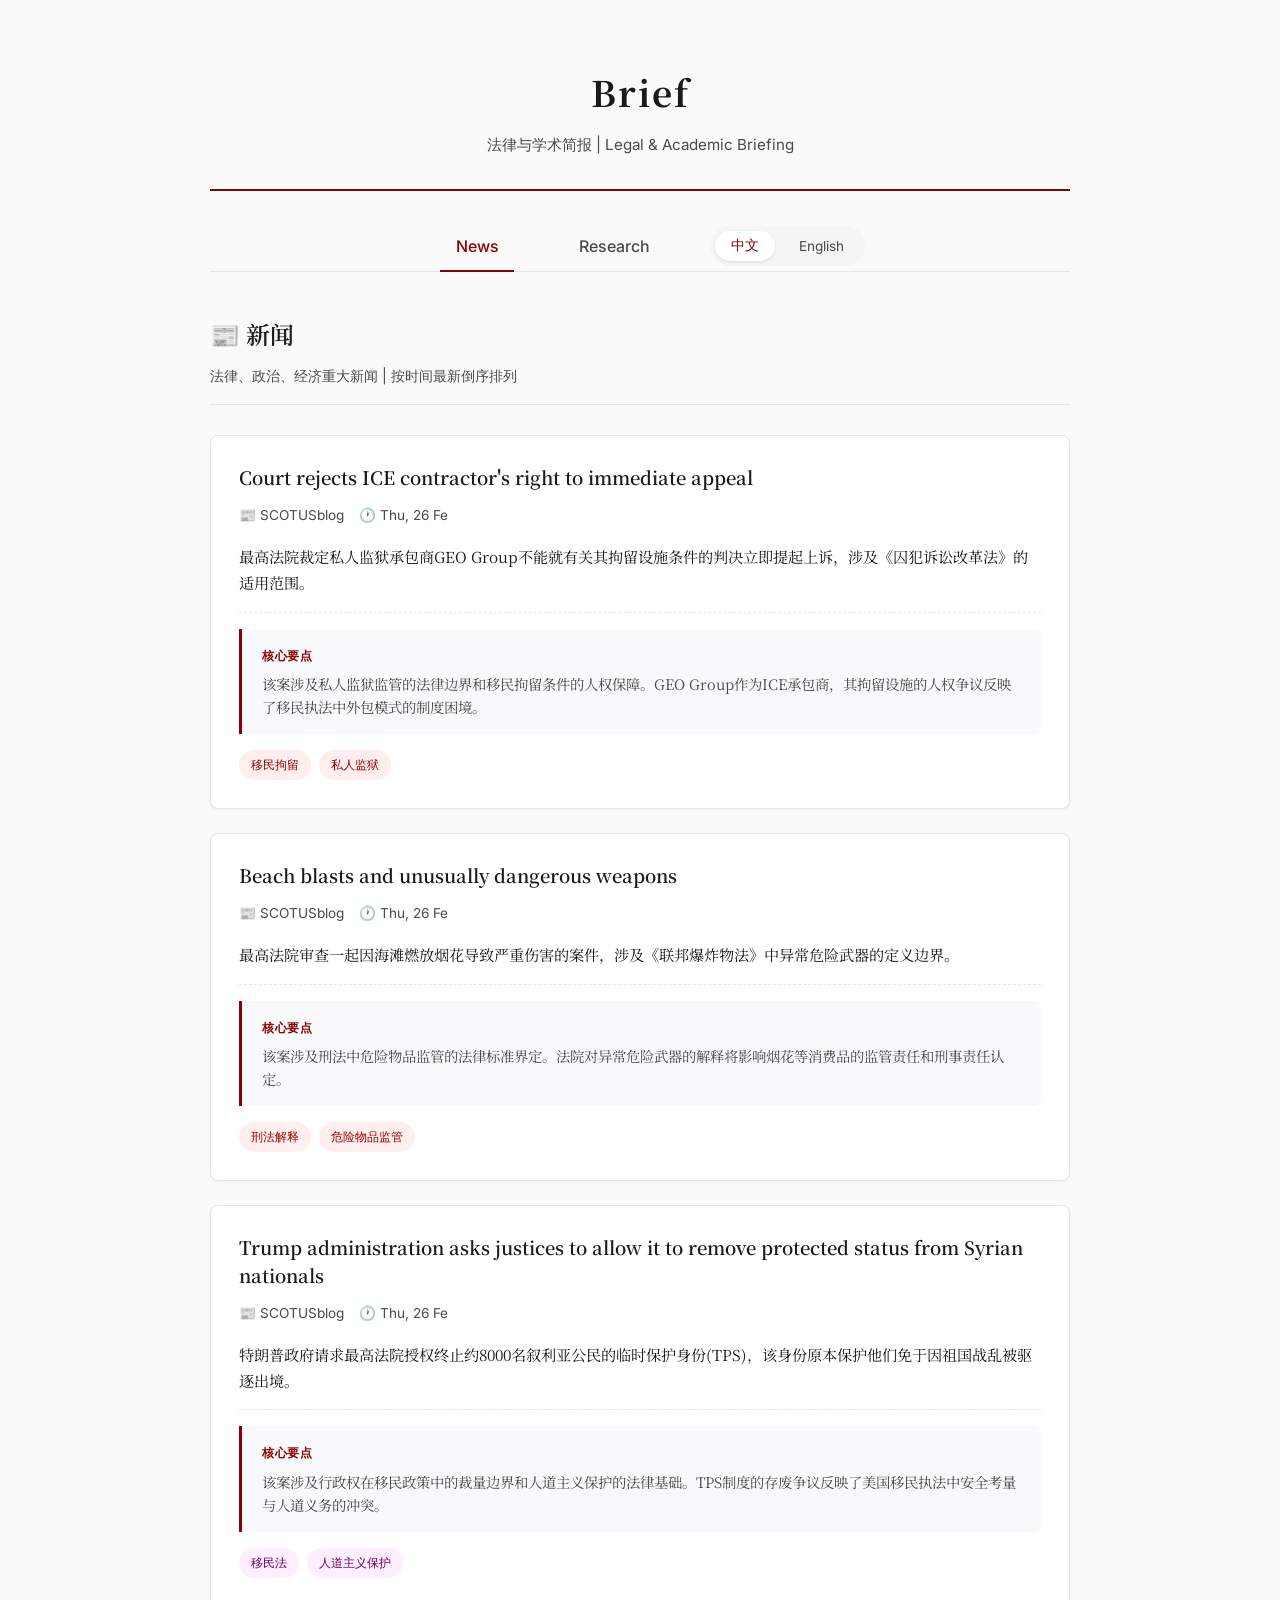
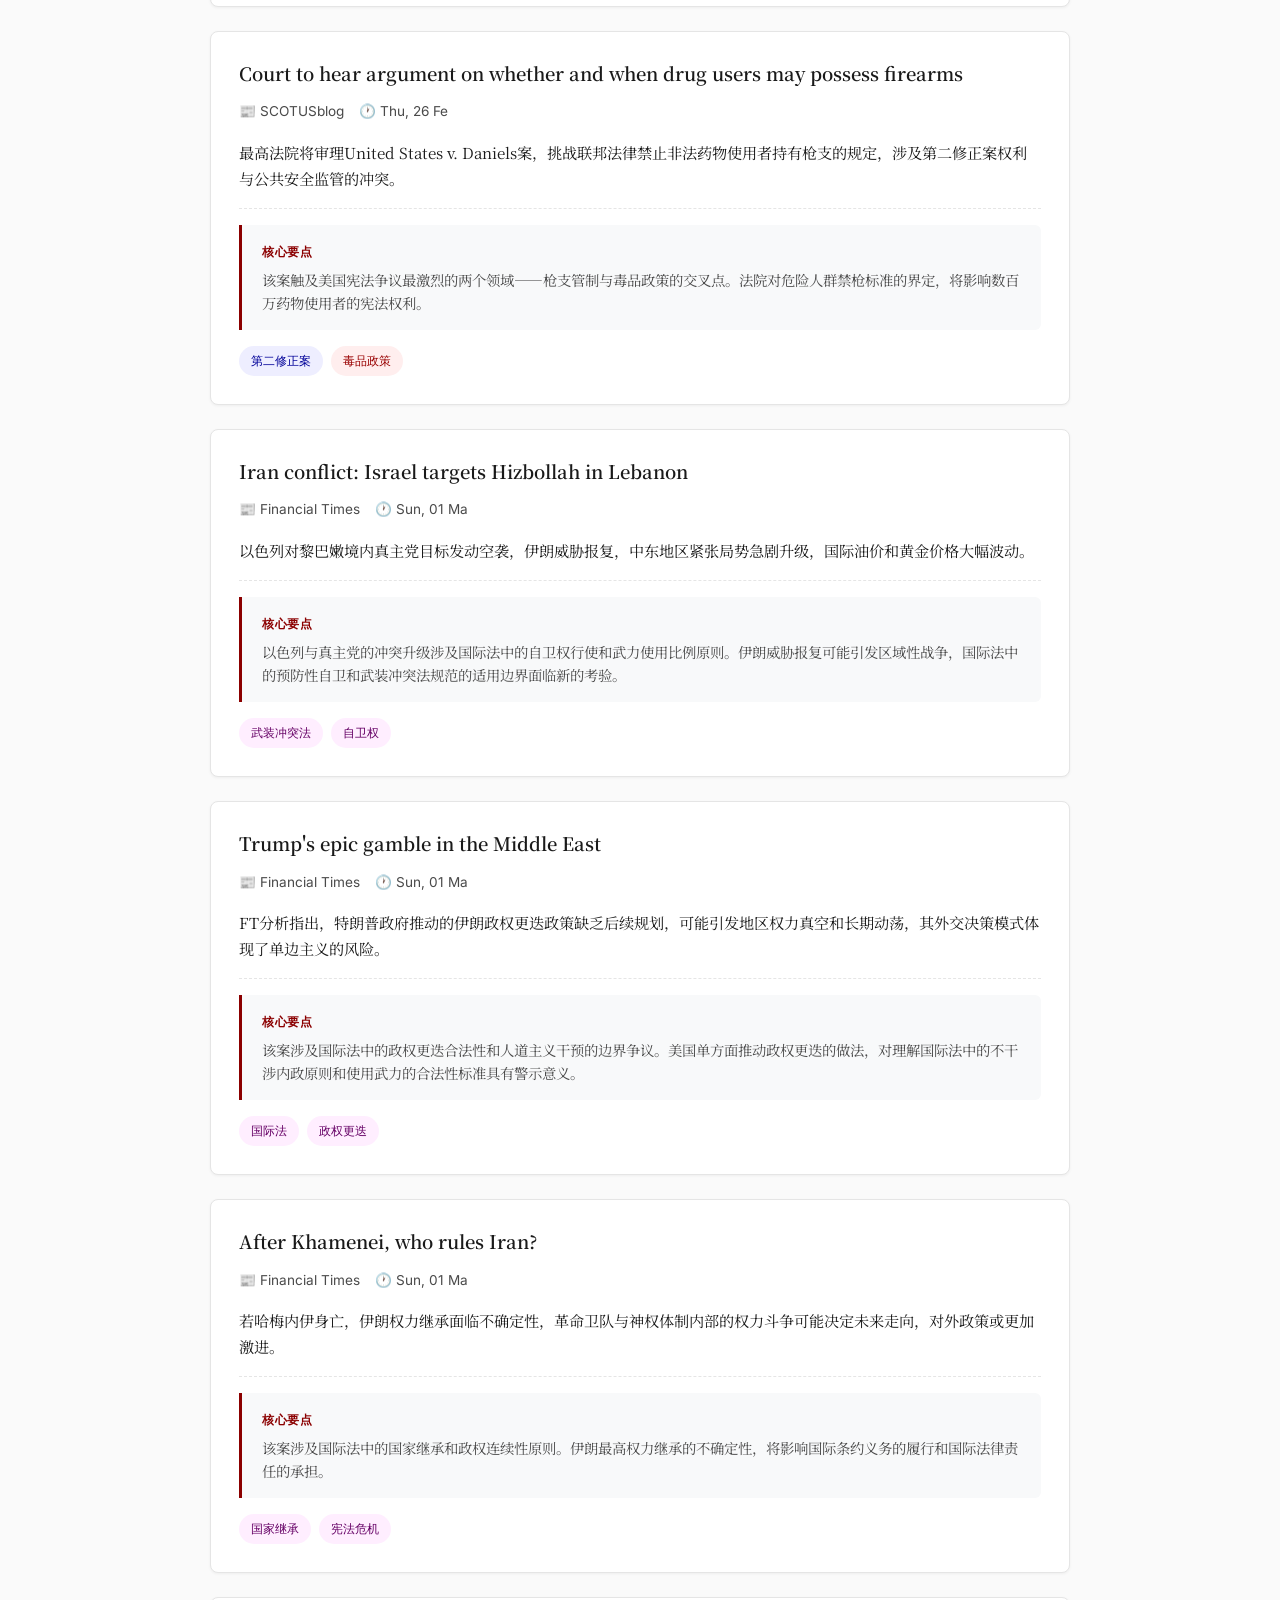
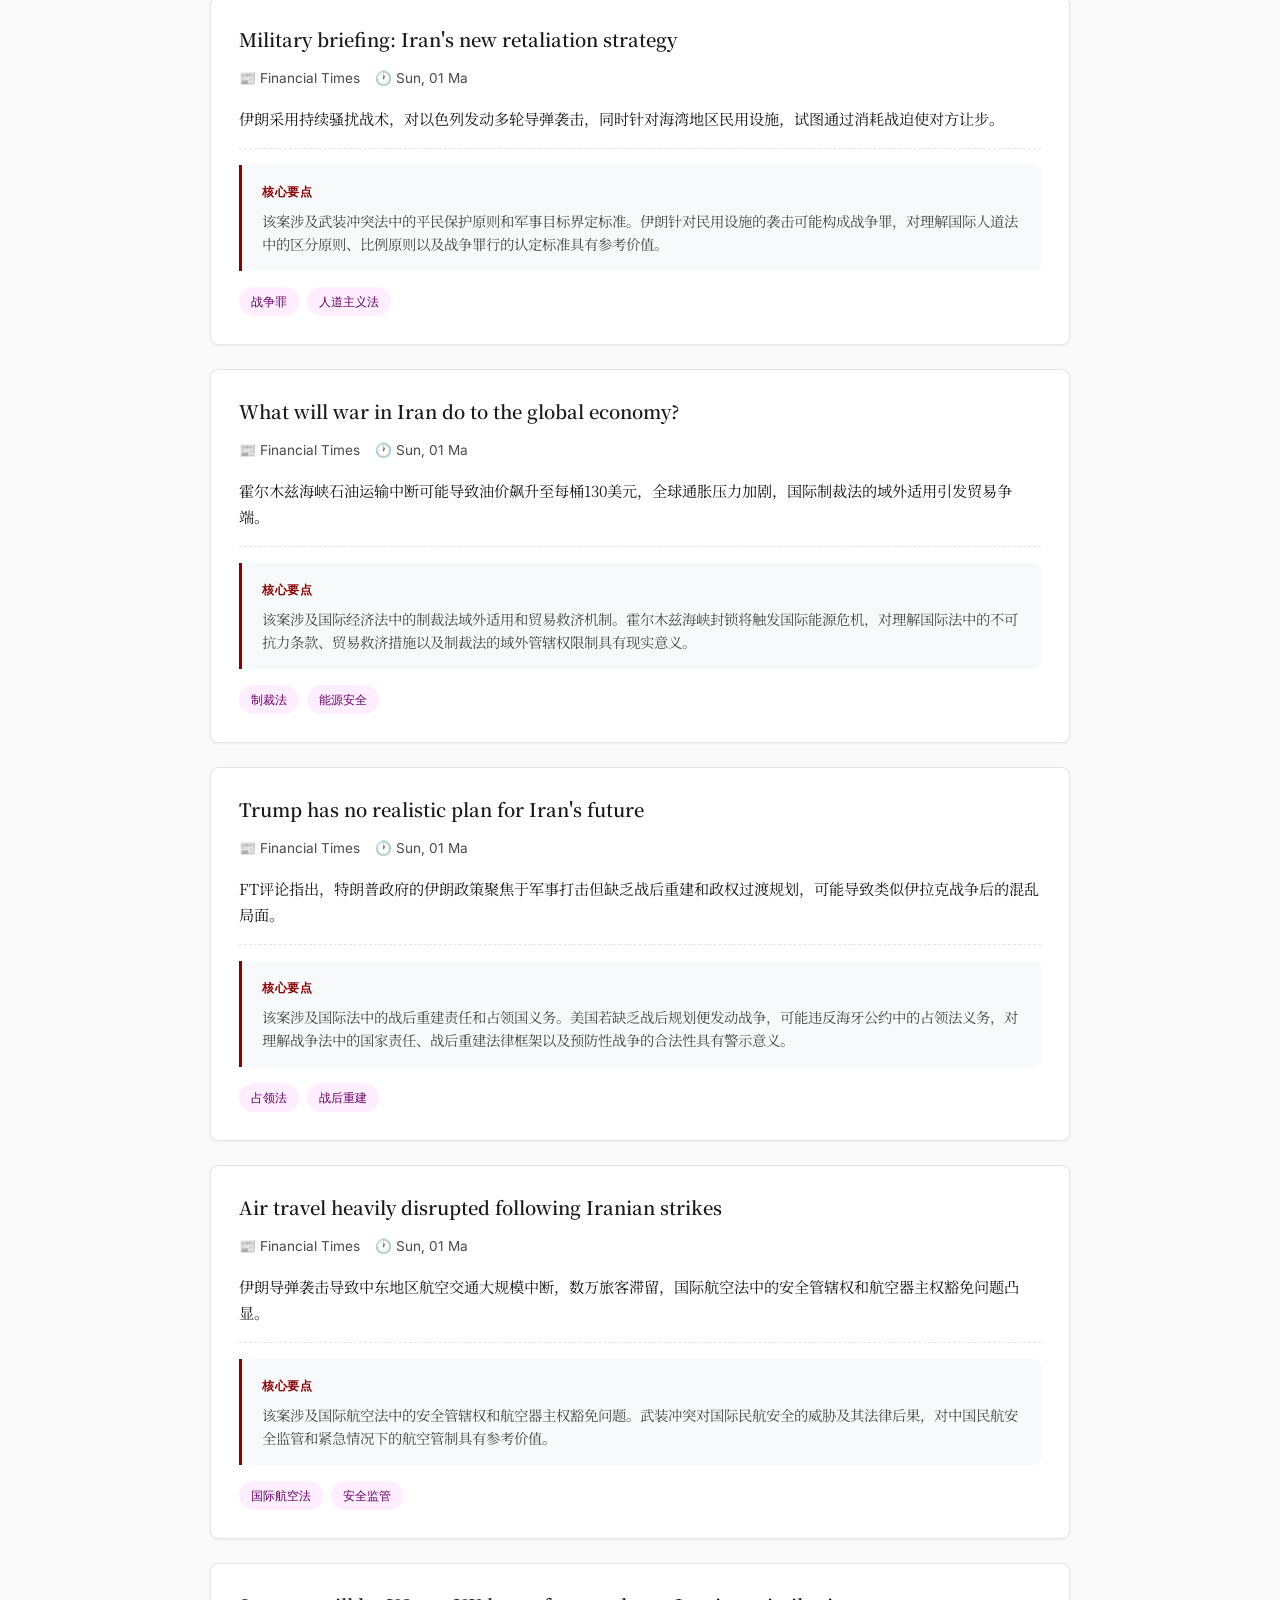
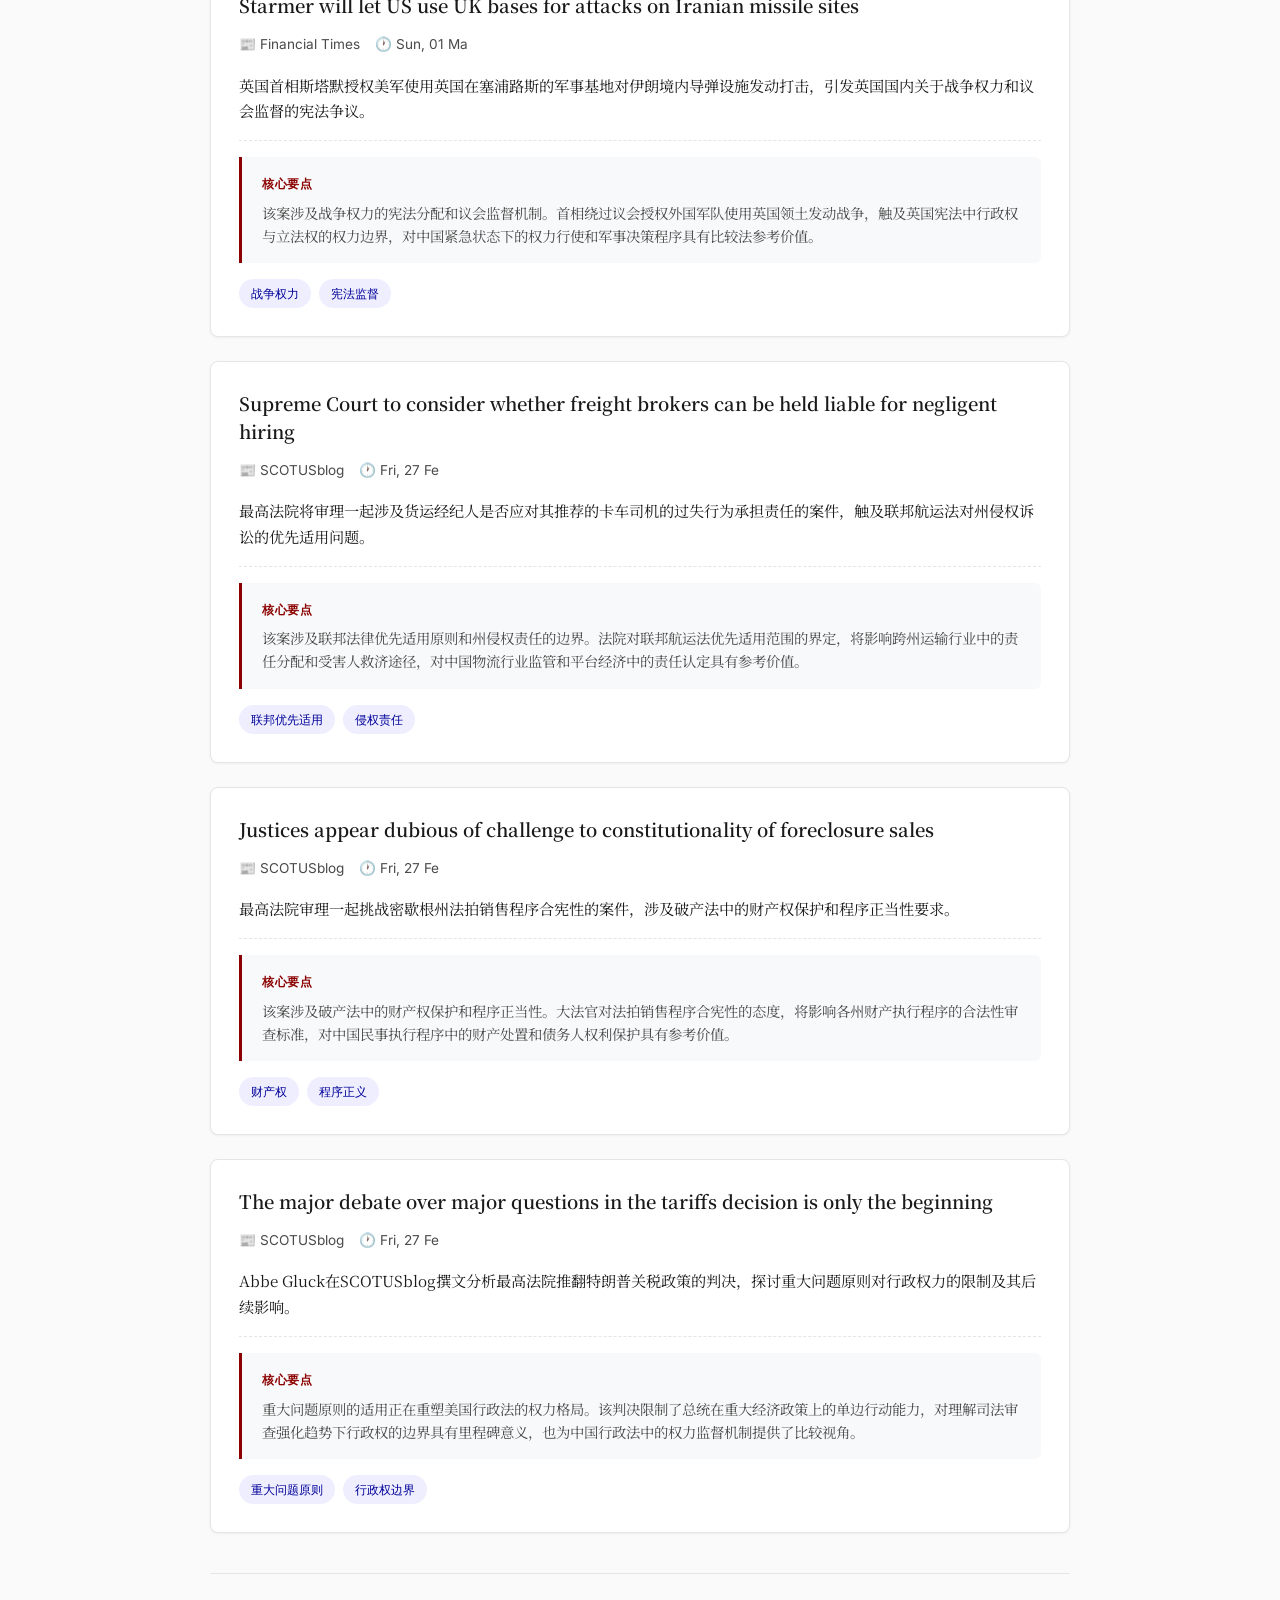
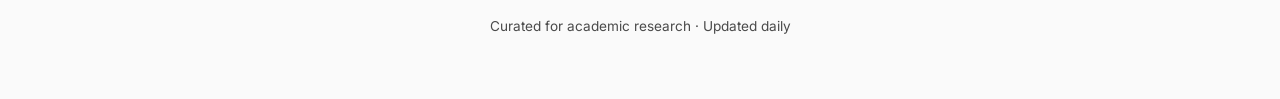
==== brief/index.html @ 8fac309b "Fix data loading: improve fetch path handling and error messages" ====
<!DOCTYPE html>
<html lang="zh-CN">
<head>
    <meta charset="UTF-8">
    <meta name="viewport" content="width=device-width, initial-scale=1.0">
    <title>Brief | 法律与学术简报</title>
    <link href="https://fonts.googleapis.com/css2?family=Noto+Serif+SC:wght@400;600;700&family=Inter:wght@400;500;600&display=swap" rel="stylesheet">
    <style>
        :root {
            --primary: #1a1a1a;
            --accent: #8B0000;
            --secondary: #4a4a4a;
            --bg: #fafafa;
            --card: #ffffff;
            --border: #e5e5e5;
            --tag-bg: #f0f0f0;
        }
        
        * { margin: 0; padding: 0; box-sizing: border-box; }
        
        body {
            font-family: 'Noto Serif SC', Georgia, serif;
            background: var(--bg);
            color: var(--primary);
            line-height: 1.8;
            font-size: 16px;
        }
        
        .container {
            max-width: 900px;
            margin: 0 auto;
            padding: 20px;
        }
        
        /* Header */
        header {
            text-align: center;
            padding: 40px 0 30px;
            border-bottom: 2px solid var(--accent);
            margin-bottom: 30px;
        }
        
        header h1 {
            font-size: 2.2rem;
            font-weight: 700;
            letter-spacing: 2px;
            margin-bottom: 8px;
        }
        
        header .subtitle {
            color: var(--secondary);
            font-size: 0.95rem;
            font-family: 'Inter', sans-serif;
        }
        
        /* Navigation */
        .nav-bar {
            display: flex;
            justify-content: center;
            align-items: center;
            gap: 20px;
            margin-bottom: 40px;
            border-bottom: 1px solid var(--border);
            flex-wrap: wrap;
        }
        
        .nav-tabs {
            display: flex;
            gap: 0;
        }
        
        .nav-tabs button {
            background: none;
            border: none;
            padding: 15px 40px;
            font-family: 'Inter', sans-serif;
            font-size: 1rem;
            font-weight: 500;
            cursor: pointer;
            position: relative;
            color: var(--secondary);
            transition: all 0.3s;
        }
        
        .nav-tabs button:hover { color: var(--primary); }
        
        .nav-tabs button.active {
            color: var(--accent);
        }
        
        .nav-tabs button.active::after {
            content: '';
            position: absolute;
            bottom: -1px;
            left: 20%;
            width: 60%;
            height: 2px;
            background: var(--accent);
        }
        
        /* Language Switch */
        .lang-switch {
            display: flex;
            gap: 8px;
            padding: 5px;
            background: #f5f5f5;
            border-radius: 20px;
        }
        
        .lang-switch button {
            background: none;
            border: none;
            padding: 6px 16px;
            font-family: 'Inter', sans-serif;
            font-size: 0.85rem;
            cursor: pointer;
            border-radius: 15px;
            color: var(--secondary);
            transition: all 0.2s;
        }
        
        .lang-switch button.active {
            background: var(--card);
            color: var(--accent);
            box-shadow: 0 1px 3px rgba(0,0,0,0.1);
        }
        
        /* Content Sections */
        .section { display: none; }
        .section.active { display: block; }
        
        .section-header {
            margin-bottom: 30px;
            padding-bottom: 15px;
            border-bottom: 1px solid var(--border);
        }
        
        .section-header h2 {
            font-size: 1.5rem;
            font-weight: 600;
            margin-bottom: 8px;
        }
        
        .section-header p {
            color: var(--secondary);
            font-size: 0.9rem;
            font-family: 'Inter', sans-serif;
        }
        
        /* Items */
        .item {
            background: var(--card);
            border-radius: 8px;
            padding: 28px;
            margin-bottom: 24px;
            box-shadow: 0 1px 3px rgba(0,0,0,0.05);
            border: 1px solid var(--border);
            transition: box-shadow 0.2s;
        }
        
        .item:hover {
            box-shadow: 0 4px 12px rgba(0,0,0,0.08);
        }
        
        .item-title {
            font-size: 1.15rem;
            font-weight: 600;
            line-height: 1.5;
            margin-bottom: 12px;
        }
        
        .item-title a {
            color: var(--primary);
            text-decoration: none;
            border-bottom: 1px solid transparent;
            transition: border-color 0.2s;
        }
        
        .item-title a:hover {
            border-bottom-color: var(--accent);
        }
        
        .item-meta {
            font-family: 'Inter', sans-serif;
            font-size: 0.85rem;
            color: var(--secondary);
            display: flex;
            gap: 15px;
            flex-wrap: wrap;
            margin-bottom: 16px;
        }
        
        /* Summary */
        .item-summary {
            color: var(--primary);
            font-size: 0.95rem;
            line-height: 1.7;
            margin-bottom: 16px;
            padding-bottom: 16px;
            border-bottom: 1px dashed var(--border);
        }
        
        /* Why it matters */
        .why-matters {
            background: #f8f9fa;
            border-left: 3px solid var(--accent);
            padding: 16px 20px;
            margin-bottom: 16px;
            border-radius: 0 6px 6px 0;
        }
        
        .why-matters-label {
            font-family: 'Inter', sans-serif;
            font-size: 0.75rem;
            font-weight: 600;
            color: var(--accent);
            text-transform: uppercase;
            letter-spacing: 0.5px;
            margin-bottom: 6px;
        }
        
        .why-matters p {
            font-size: 0.9rem;
            color: var(--secondary);
            line-height: 1.6;
        }
        
        /* Tags */
        .tags {
            display: flex;
            gap: 8px;
            flex-wrap: wrap;
        }
        
        .tag {
            background: var(--tag-bg);
            color: var(--secondary);
            padding: 4px 12px;
            border-radius: 20px;
            font-family: 'Inter', sans-serif;
            font-size: 0.75rem;
            font-weight: 500;
        }
        
        .tag.criminal { background: #fee; color: #900; }
        .tag.constitutional { background: #eef; color: #009; }
        .tag.tech { background: #efe; color: #060; }
        .tag.international { background: #fef; color: #606; }
        
        /* Empty State */
        .empty-state {
            text-align: center;
            padding: 60px 20px;
            color: var(--secondary);
        }
        
        /* Footer */
        footer {
            text-align: center;
            padding: 40px 0;
            margin-top: 40px;
            border-top: 1px solid var(--border);
            color: var(--secondary);
            font-size: 0.85rem;
            font-family: 'Inter', sans-serif;
        }
        
        /* Responsive */
        @media (max-width: 600px) {
            header h1 { font-size: 1.8rem; }
            .nav-tabs button { padding: 12px 20px; font-size: 0.9rem; }
            .item { padding: 20px; }
            .nav-bar { gap: 10px; }
        }
    </style>
</head>
<body>
    <div class="container">
        <header>
            <h1>Brief</h1>
            <p class="subtitle">法律与学术简报 | Legal & Academic Briefing</p>
        </header>
        
        <div class="nav-bar">
            <div class="nav-tabs">
                <button class="active" onclick="switchTab('news')">News</button>
                <button onclick="switchTab('research')">Research</button>
            </div>
            <div class="lang-switch">
                <button class="active" onclick="switchLang('zh')">中文</button>
                <button onclick="switchLang('en')">English</button>
            </div>
        </div>
        
        <!-- News Section -->
        <div id="news" class="section active">
            <div class="section-header">
                <h2 data-zh="📰 新闻" data-en="📰 News">📰 新闻</h2>
                <p data-zh="法律、政治、经济重大新闻 | 按时间最新倒序排列" data-en="Legal, political, and economic news | Reverse chronological order">法律、政治、经济重大新闻 | 按时间最新倒序排列</p>
            </div>
            <div id="news-content"></div>
        </div>
        
        <!-- Research Section -->
        <div id="research" class="section">
            <div class="section-header">
                <h2 data-zh="📄 研究" data-en="📄 Research">📄 研究</h2>
                <p data-zh="美国T14法学院期刊论文 | 持续更新的知识库" data-en="T14 Law Review articles | Continuously updated knowledge base">美国T14法学院期刊论文 | 持续更新的知识库</p>
            </div>
            <div id="research-content"></div>
        </div>
        
        <footer>
            <p>Curated for academic research · Updated daily</p>
        </footer>
    </div>
    
    <script>
        let currentLang = 'zh';
        let briefData = { news: [], research: [] };
        
        // Load data
        async function loadData() {
            try {
                // Determine correct base path
                const basePath = window.location.pathname.endsWith('/') ? '' : './';
                const response = await fetch(basePath + 'data/brief-data.json');
                
                if (!response.ok) {
                    throw new Error(`HTTP error! status: ${response.status}`);
                }
                
                briefData = await response.json();
                
                if (!briefData.news || !briefData.research) {
                    throw new Error('Invalid data structure');
                }
                
                renderContent();
            } catch (error) {
                console.error('Failed to load data:', error);
                document.getElementById('news-content').innerHTML = '<div class="empty-state"><p>加载失败，请刷新重试 | Failed to load, please refresh</p></div>';
                document.getElementById('research-content').innerHTML = '<div class="empty-state"><p>加载失败，请刷新重试 | Failed to load, please refresh</p></div>';
            }
        }
        
        // Switch tab
        function switchTab(tab) {
            document.querySelectorAll('.section').forEach(s => s.classList.remove('active'));
            document.querySelectorAll('.nav-tabs button').forEach(b => b.classList.remove('active'));
            document.getElementById(tab).classList.add('active');
            event.target.classList.add('active');
        }
        
        // Switch language
        function switchLang(lang) {
            currentLang = lang;
            document.querySelectorAll('.lang-switch button').forEach(b => b.classList.remove('active'));
            event.target.classList.add('active');
            
            // Update section headers
            document.querySelectorAll('[data-zh]').forEach(el => {
                el.textContent = el.getAttribute(`data-${lang}`);
            });
            
            renderContent();
        }
        
        // Render content
        function renderContent() {
            renderNews();
            renderResearch();
        }
        
        // Render News
        function renderNews() {
            const container = document.getElementById('news-content');
            const items = briefData.news || [];
            
            if (items.length === 0) {
                container.innerHTML = '<div class="empty-state"><p>暂无新闻 | No news available</p></div>';
                return;
            }
            
            container.innerHTML = items.map(item => {
                const summary = currentLang === 'zh' ? item.summaryCN : item.summaryEN;
                const whyMatters = currentLang === 'zh' ? item.whyMattersCN : item.whyMattersEN;
                const whyLabel = currentLang === 'zh' ? '核心要点' : 'Why it matters';
                
                return `
                    <article class="item">
                        <h3 class="item-title">
                            <a href="${item.url}" target="_blank">${item.title}</a>
                        </h3>
                        <div class="item-meta">
                            <span>📰 ${item.source}</span>
                            <span>🕐 ${item.date}</span>
                        </div>
                        <p class="item-summary">${summary}</p>
                        <div class="why-matters">
                            <div class="why-matters-label">${whyLabel}</div>
                            <p>${whyMatters}</p>
                        </div>
                        <div class="tags">
                            ${item.tags.map(tag => `<span class="tag ${tag.class || ''}">${tag.name}</span>`).join('')}
                        </div>
                    </article>
                `;
            }).join('');
        }
        
        // Render Research
        function renderResearch() {
            const container = document.getElementById('research-content');
            const items = briefData.research || [];
            
            if (items.length === 0) {
                container.innerHTML = '<div class="empty-state"><p>暂无论文 | No papers available</p></div>';
                return;
            }
            
            container.innerHTML = items.map(item => {
                const summary = currentLang === 'zh' ? item.summaryCN : item.summaryEN;
                const whyMatters = currentLang === 'zh' ? item.whyMattersCN : item.whyMattersEN;
                const whyLabel = currentLang === 'zh' ? '学术价值' : 'Why it matters';
                
                return `
                    <article class="item">
                        <h3 class="item-title">
                            <a href="${item.url}" target="_blank">${item.title}</a>
                        </h3>
                        <div class="item-meta">
                            <span>📚 ${item.journal}</span>
                            <span>🕐 ${item.date}</span>
                        </div>
                        <p class="item-summary">${summary}</p>
                        <div class="why-matters">
                            <div class="why-matters-label">${whyLabel}</div>
                            <p>${whyMatters}</p>
                        </div>
                        <div class="tags">
                            ${item.tags.map(tag => `<span class="tag ${tag.class || ''}">${tag.name}</span>`).join('')}
                        </div>
                    </article>
                `;
            }).join('');
        }
        
        // Initialize
        loadData();
    </script>
</body>
</html>
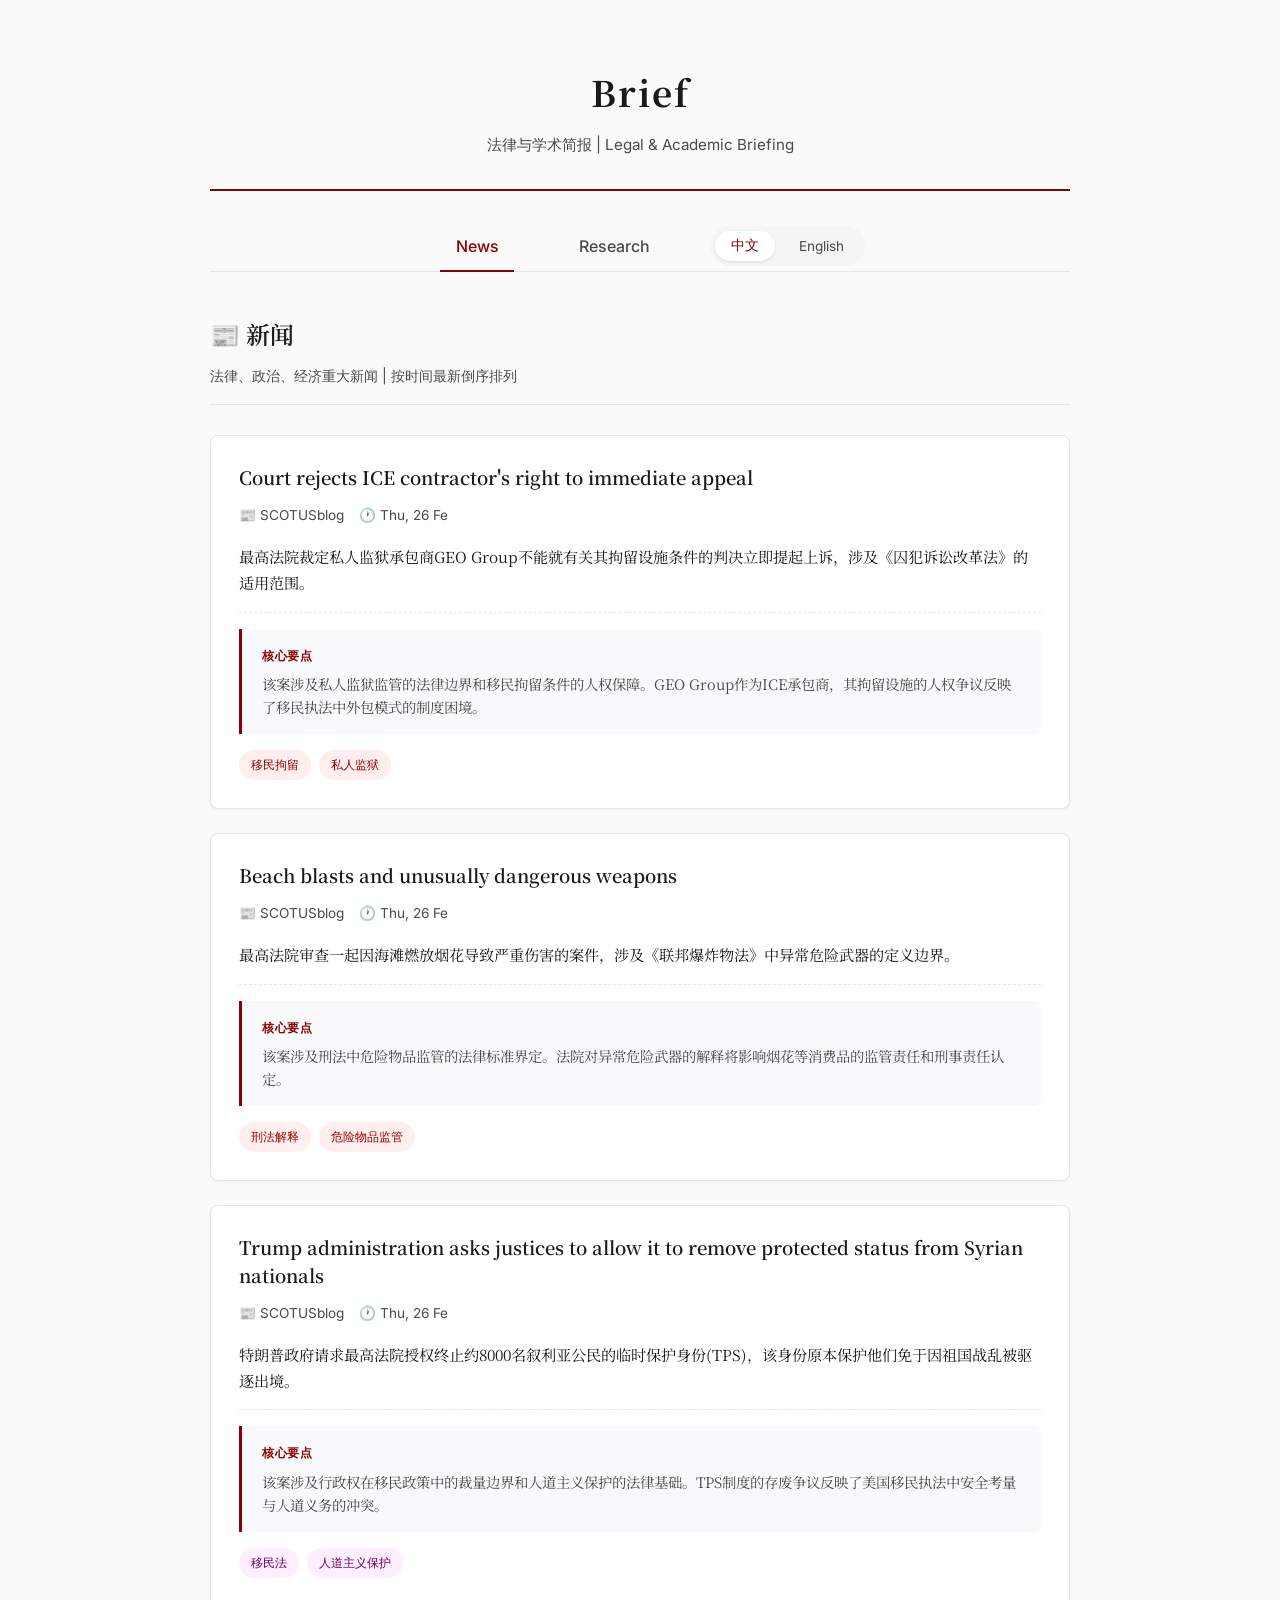
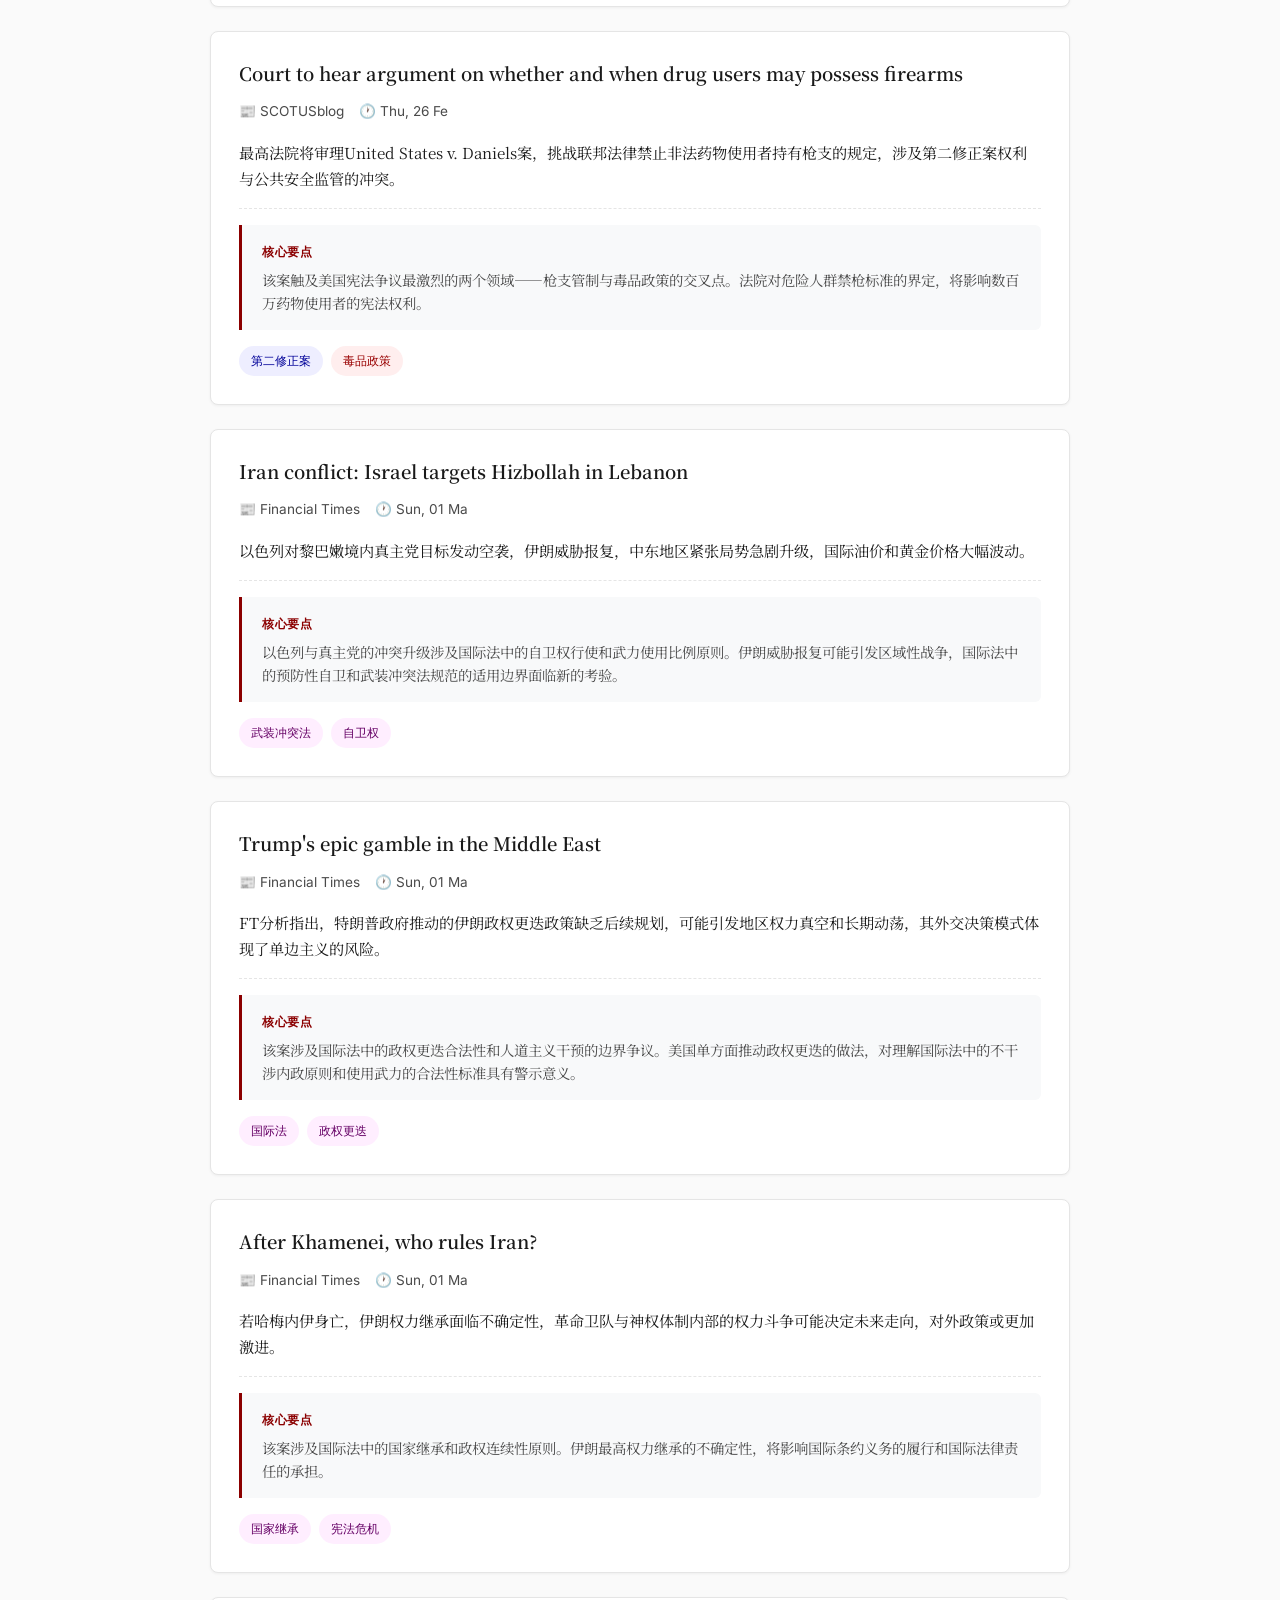
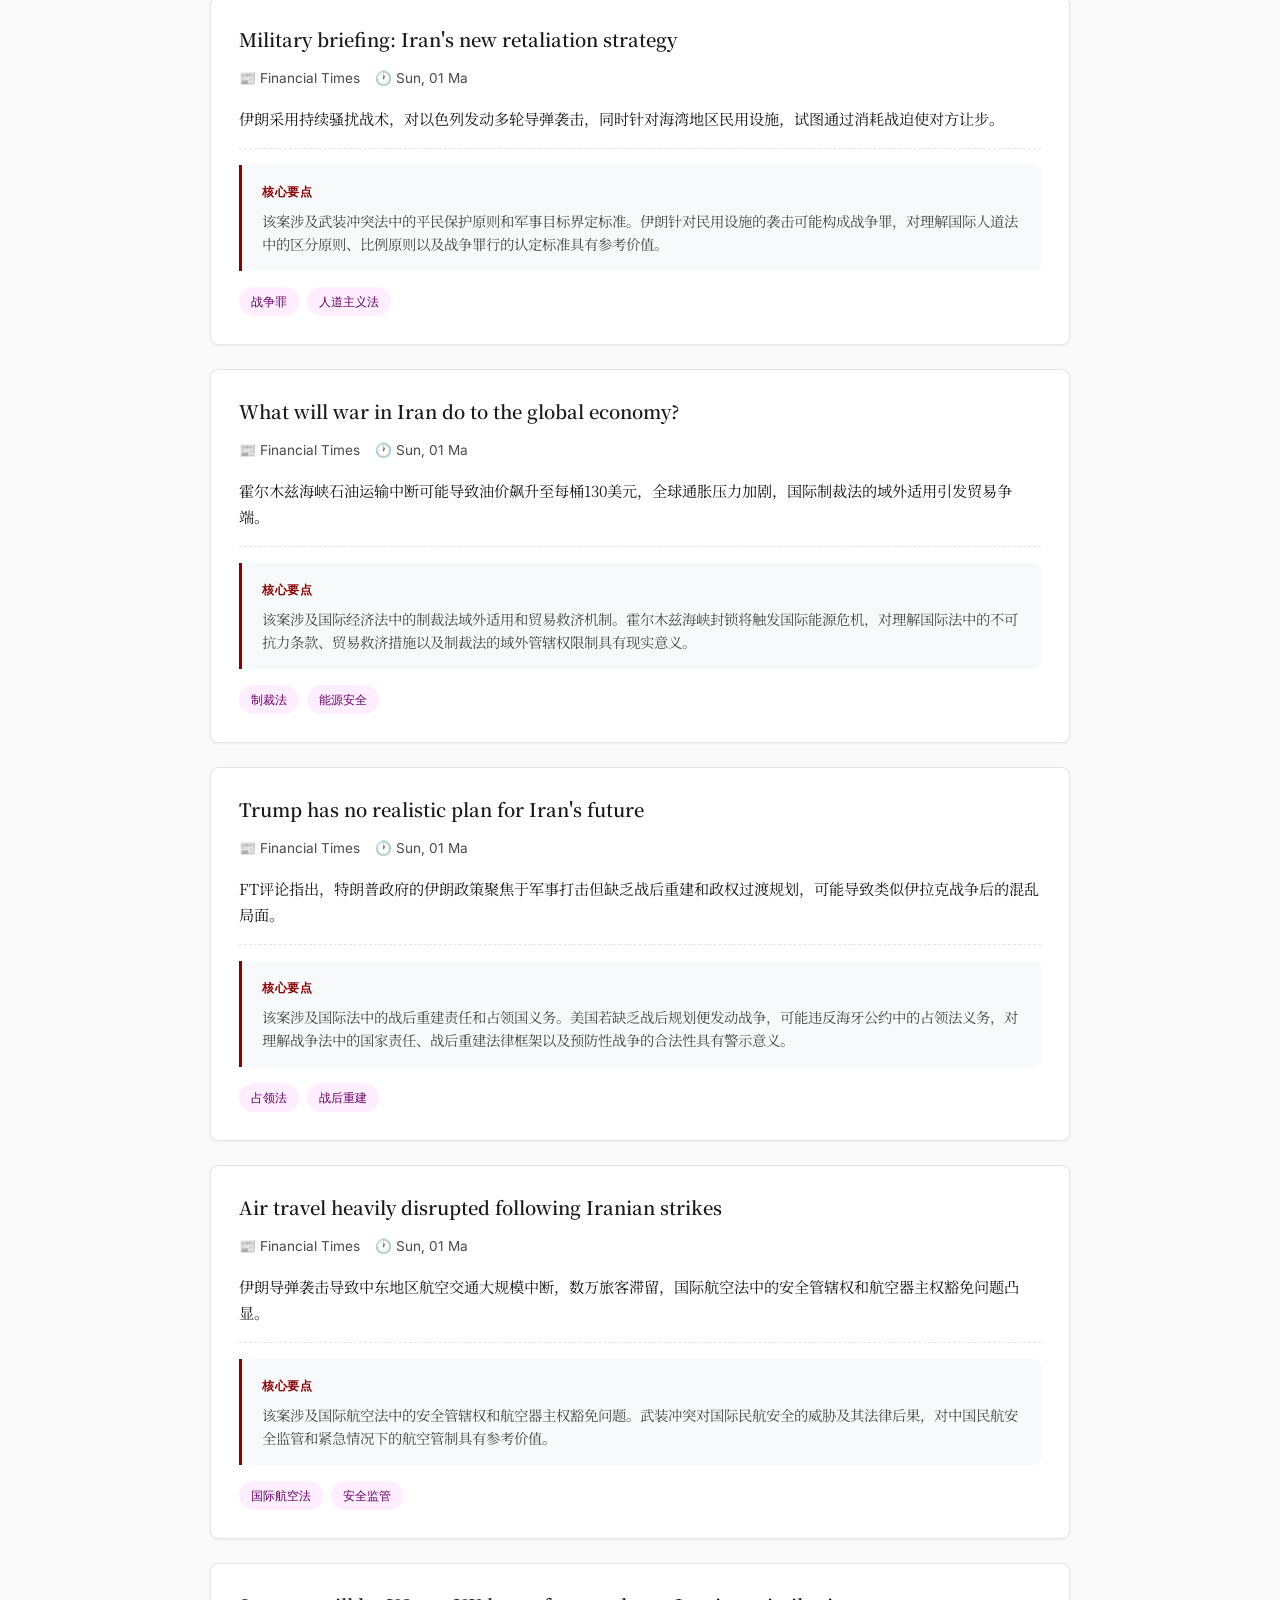
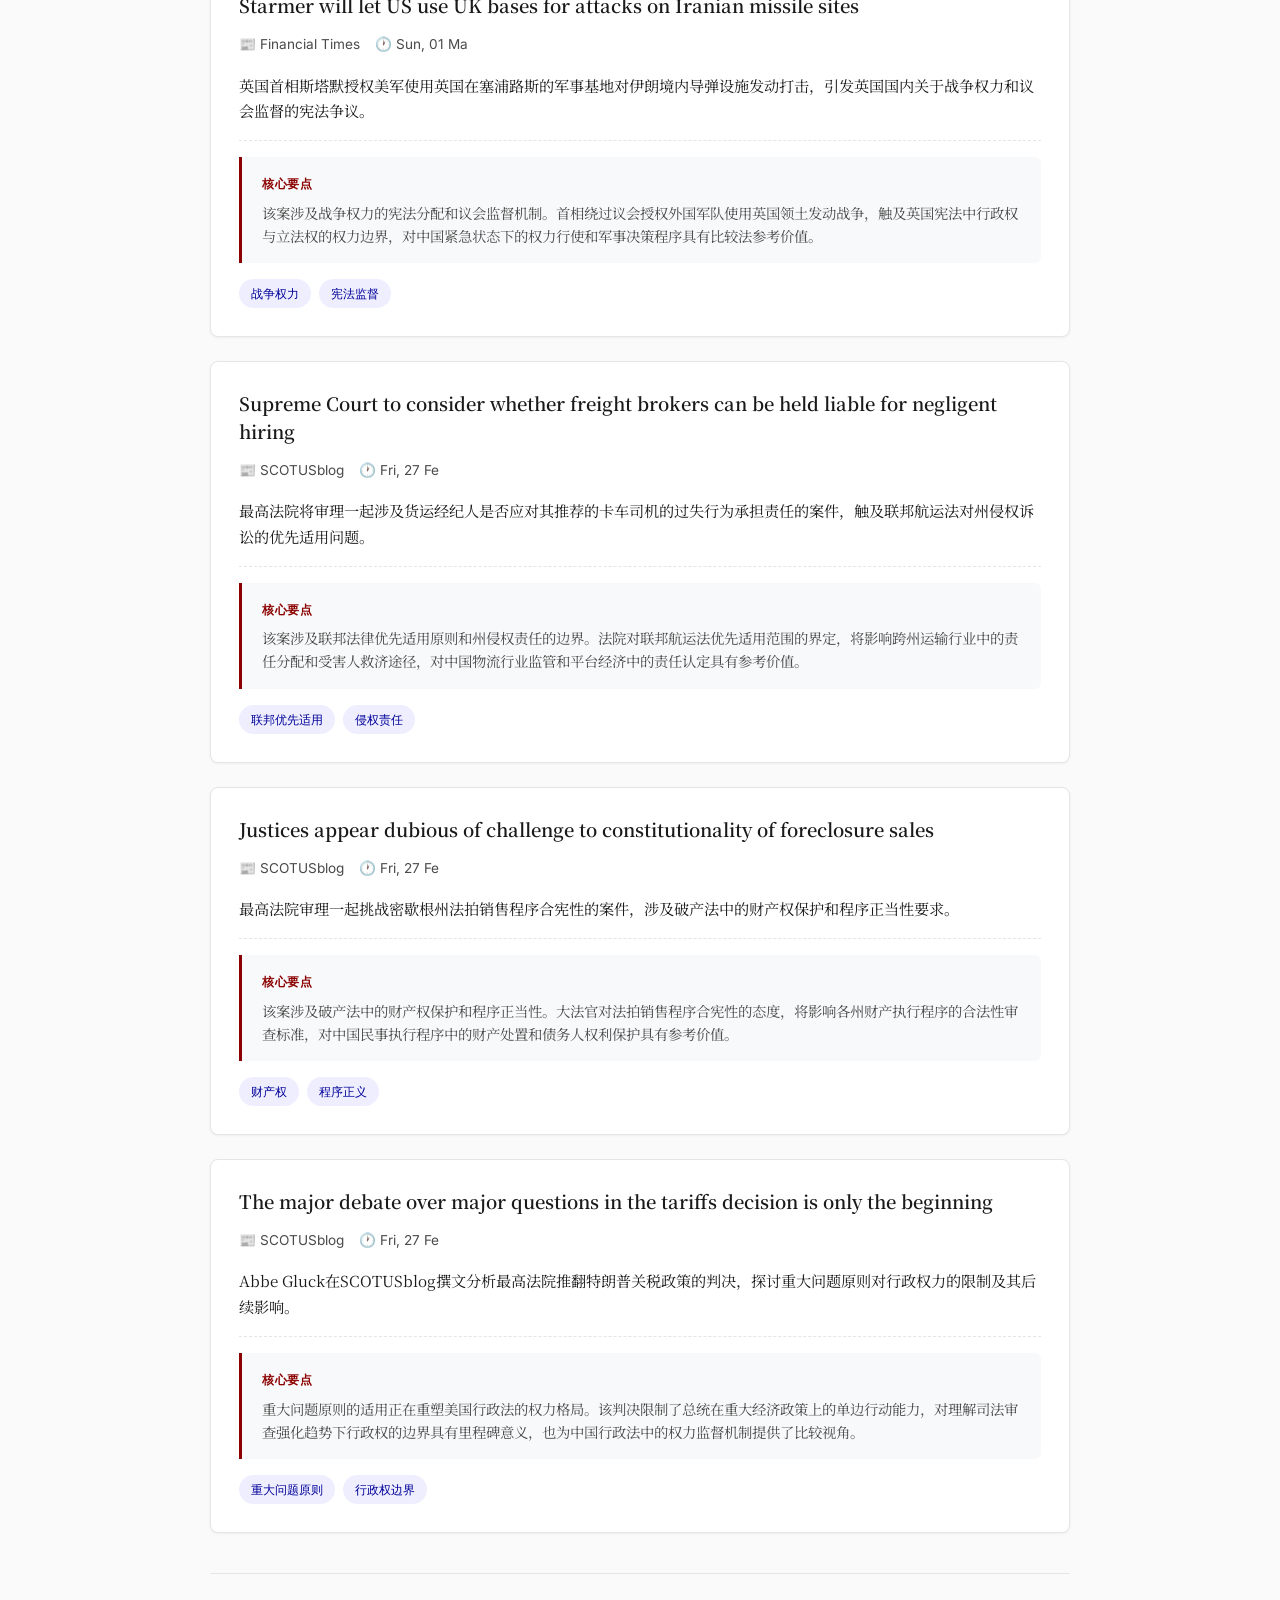
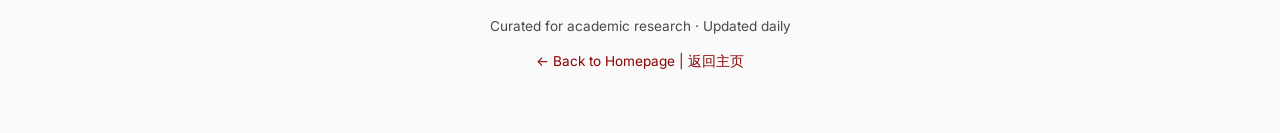
==== commit 0996eeab: "Add homepage link in footer" ====
--- a/brief/index.html
+++ b/brief/index.html
@@ -312,6 +312,7 @@
         
         <footer>
             <p>Curated for academic research · Updated daily</p>
+            <p style="margin-top: 10px;"><a href="../" style="color: var(--accent); text-decoration: none;">← Back to Homepage | 返回主页</a></p>
         </footer>
     </div>
     
@@ -322,9 +323,8 @@
         // Load data
         async function loadData() {
             try {
-                // Determine correct base path
-                const basePath = window.location.pathname.endsWith('/') ? '' : './';
-                const response = await fetch(basePath + 'data/brief-data.json');
+                // Use relative path - works on both local and GitHub Pages
+                const response = await fetch('data/brief-data.json');
                 
                 if (!response.ok) {
                     throw new Error(`HTTP error! status: ${response.status}`);
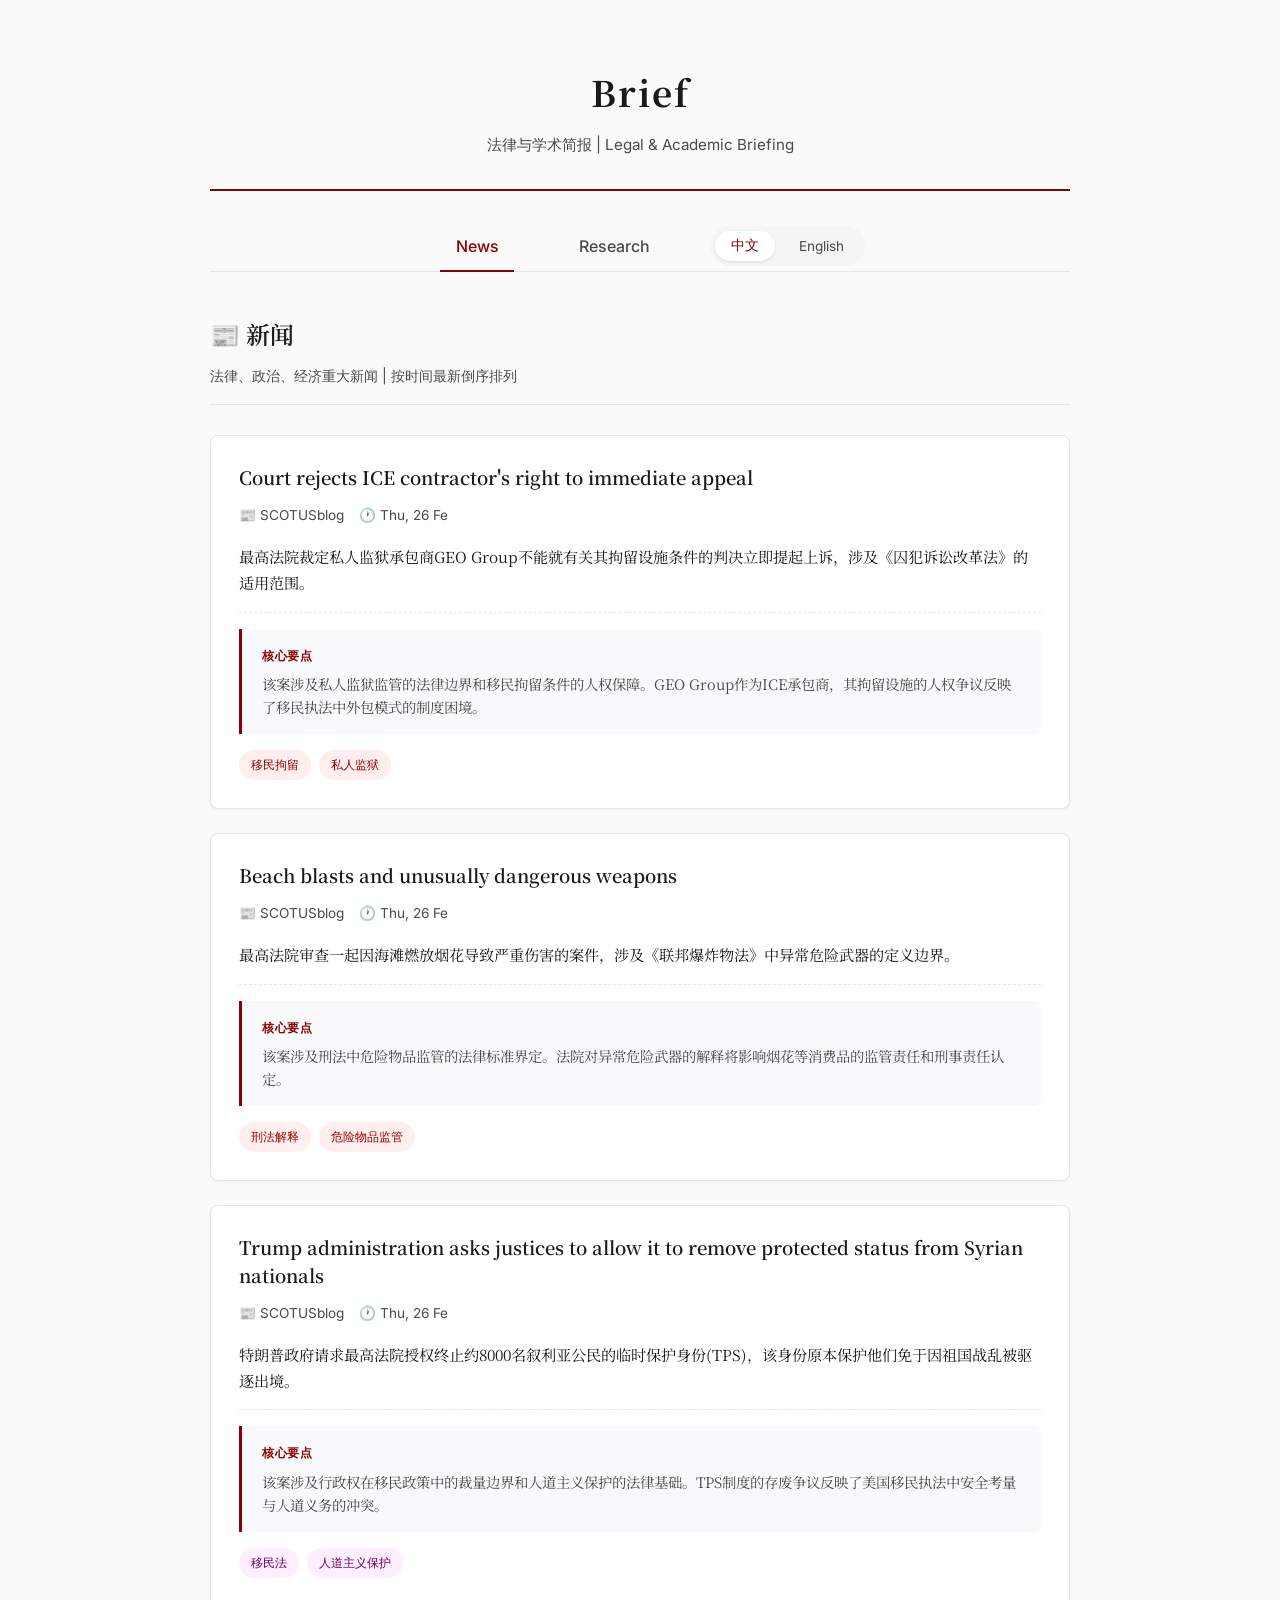
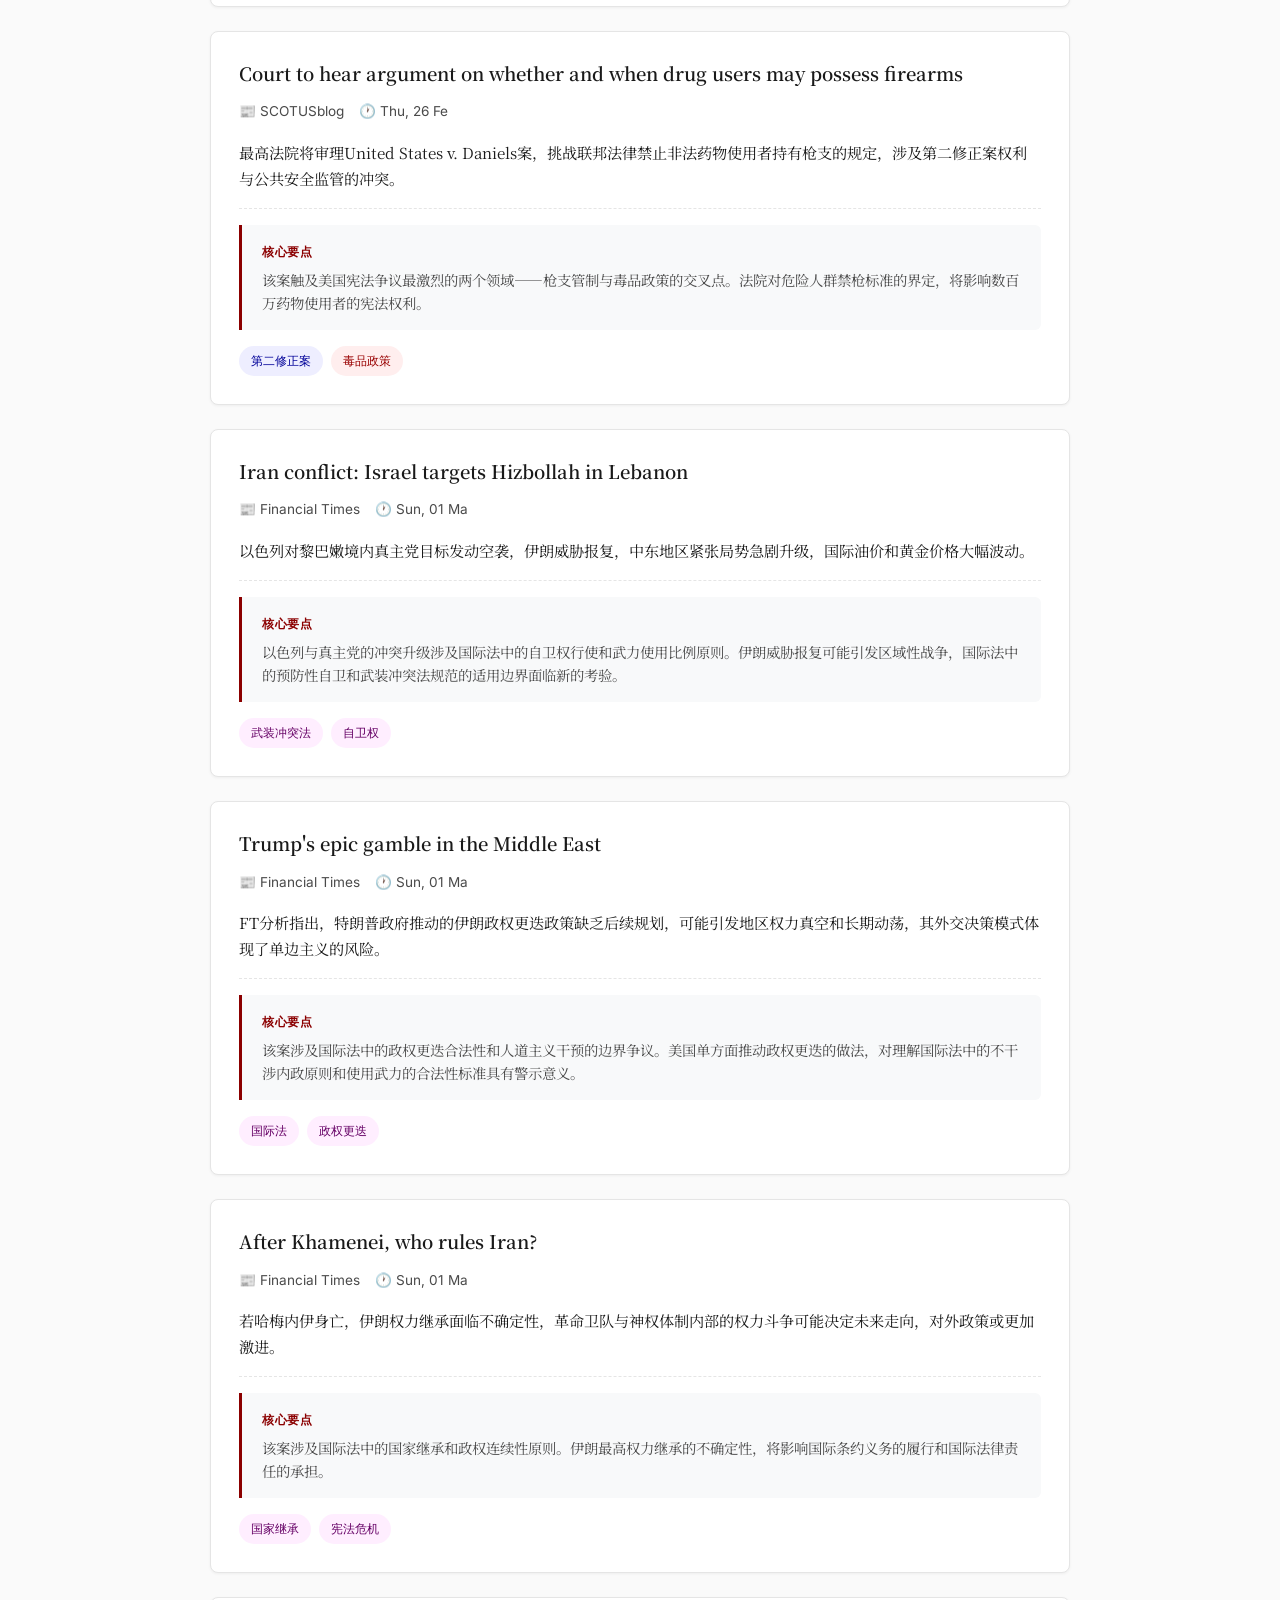
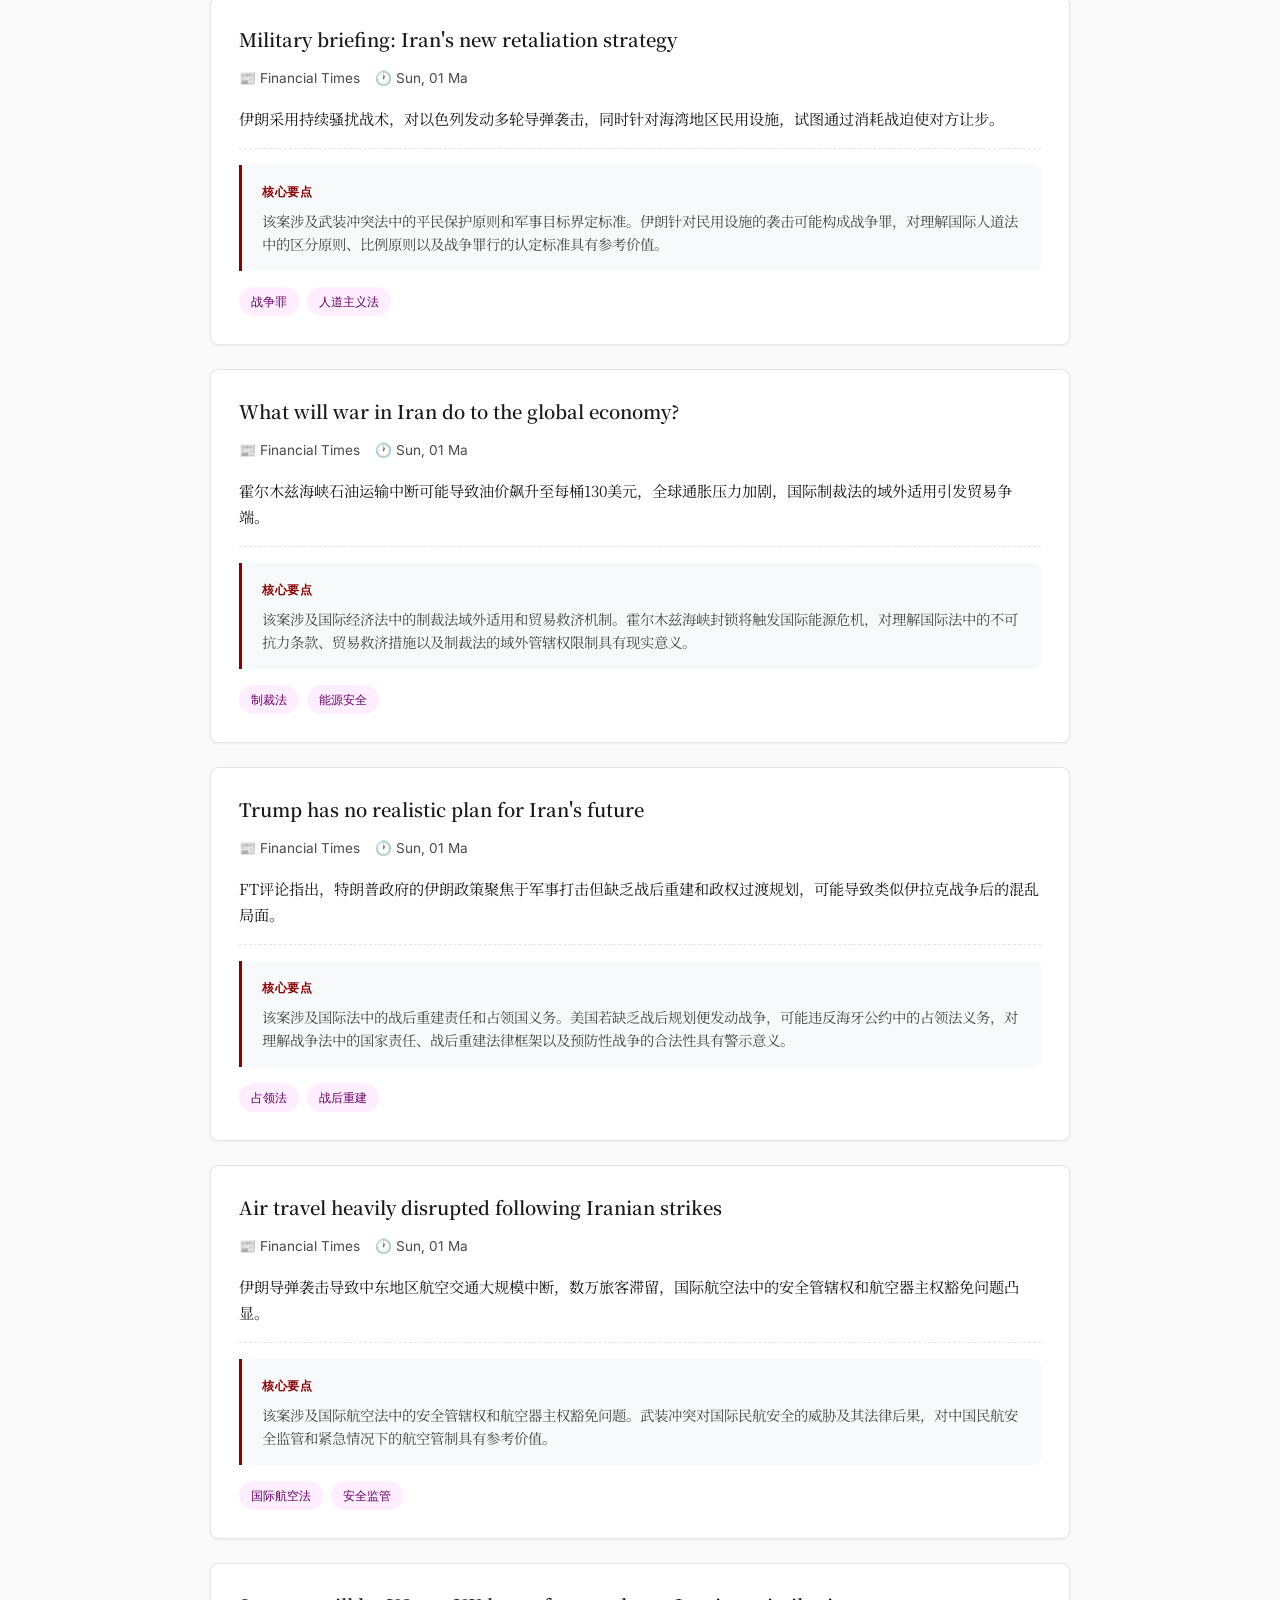
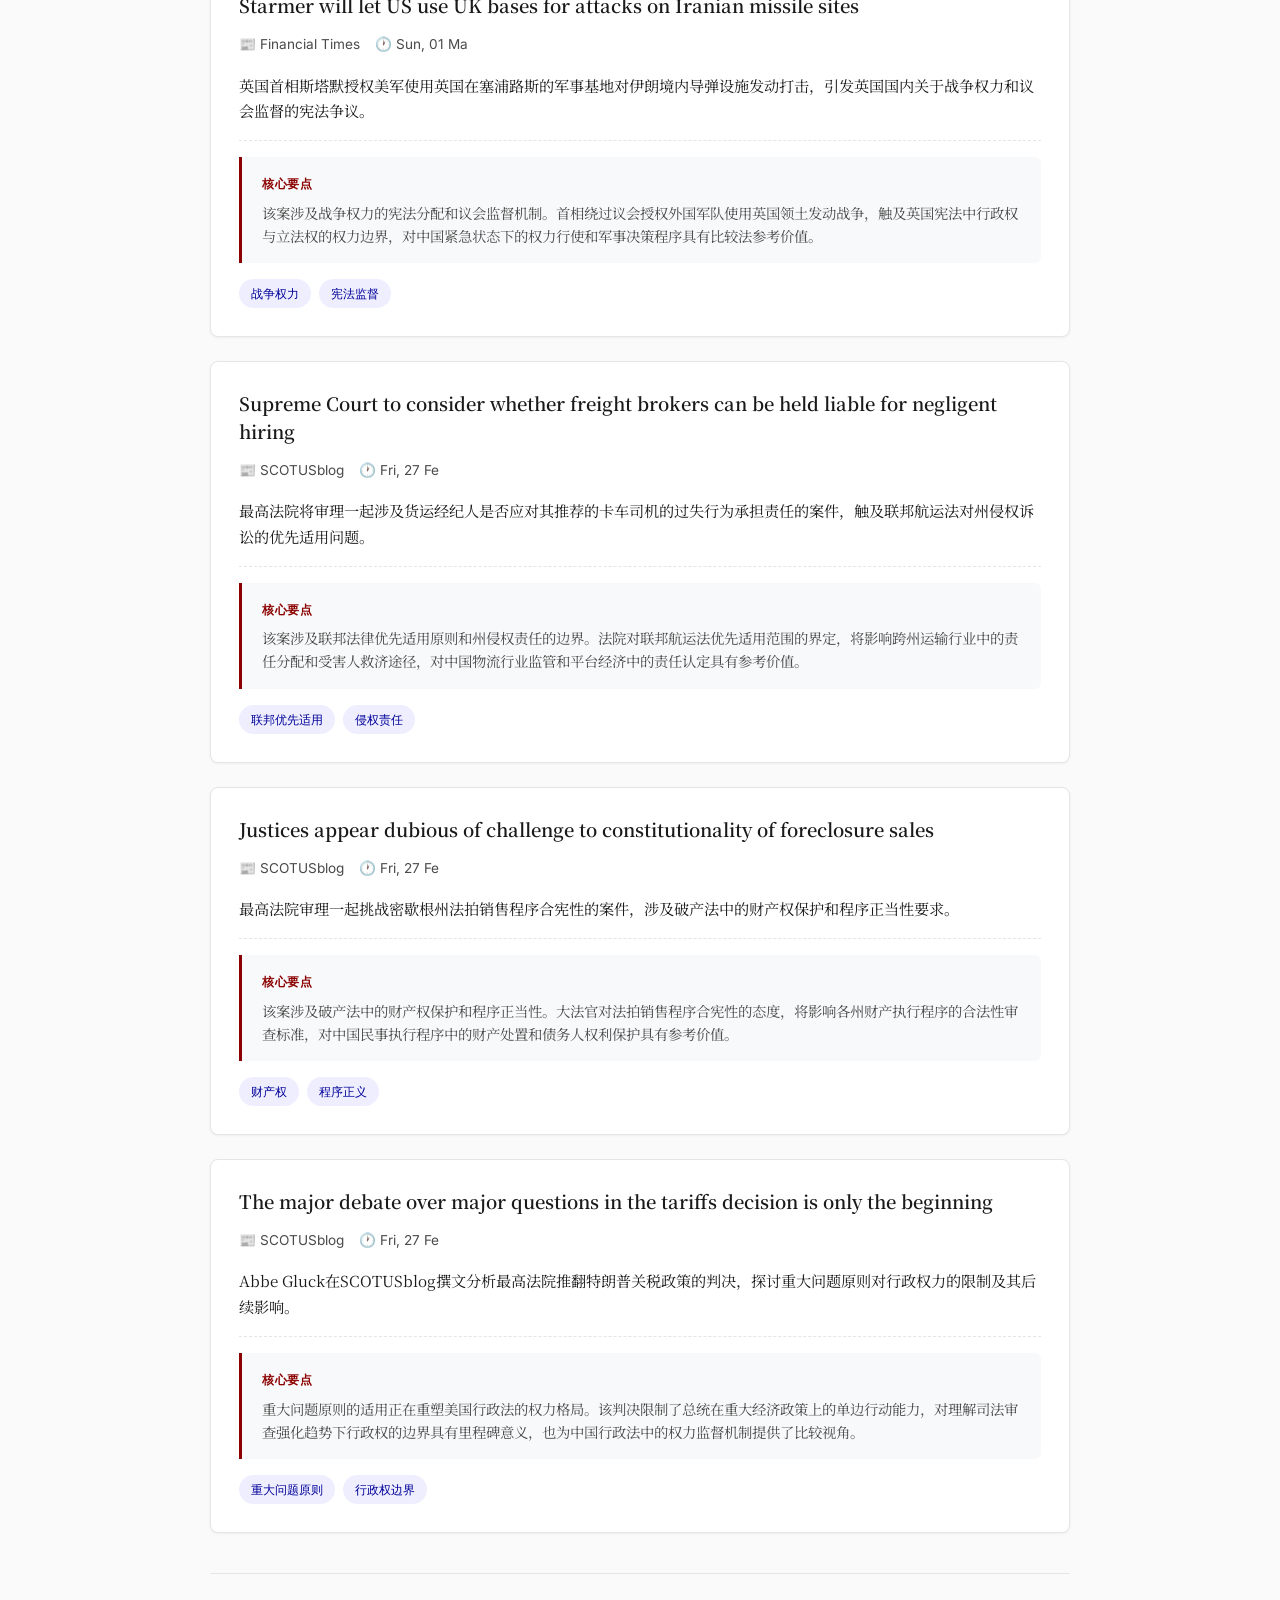
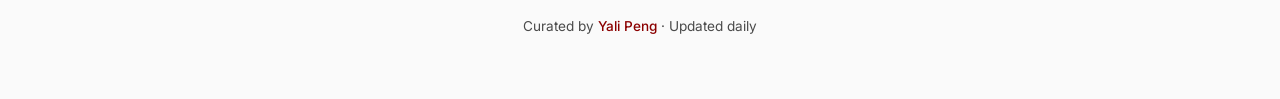
==== commit 56b27dd9: "Update footer: curated by Yali Peng with link" ====
--- a/brief/index.html
+++ b/brief/index.html
@@ -311,8 +311,7 @@
         </div>
         
         <footer>
-            <p>Curated for academic research · Updated daily</p>
-            <p style="margin-top: 10px;"><a href="../" style="color: var(--accent); text-decoration: none;">← Back to Homepage | 返回主页</a></p>
+            <p>Curated by <a href="../" style="color: var(--accent); text-decoration: none; font-weight: 500;">Yali Peng</a> · Updated daily</p>
         </footer>
     </div>
     
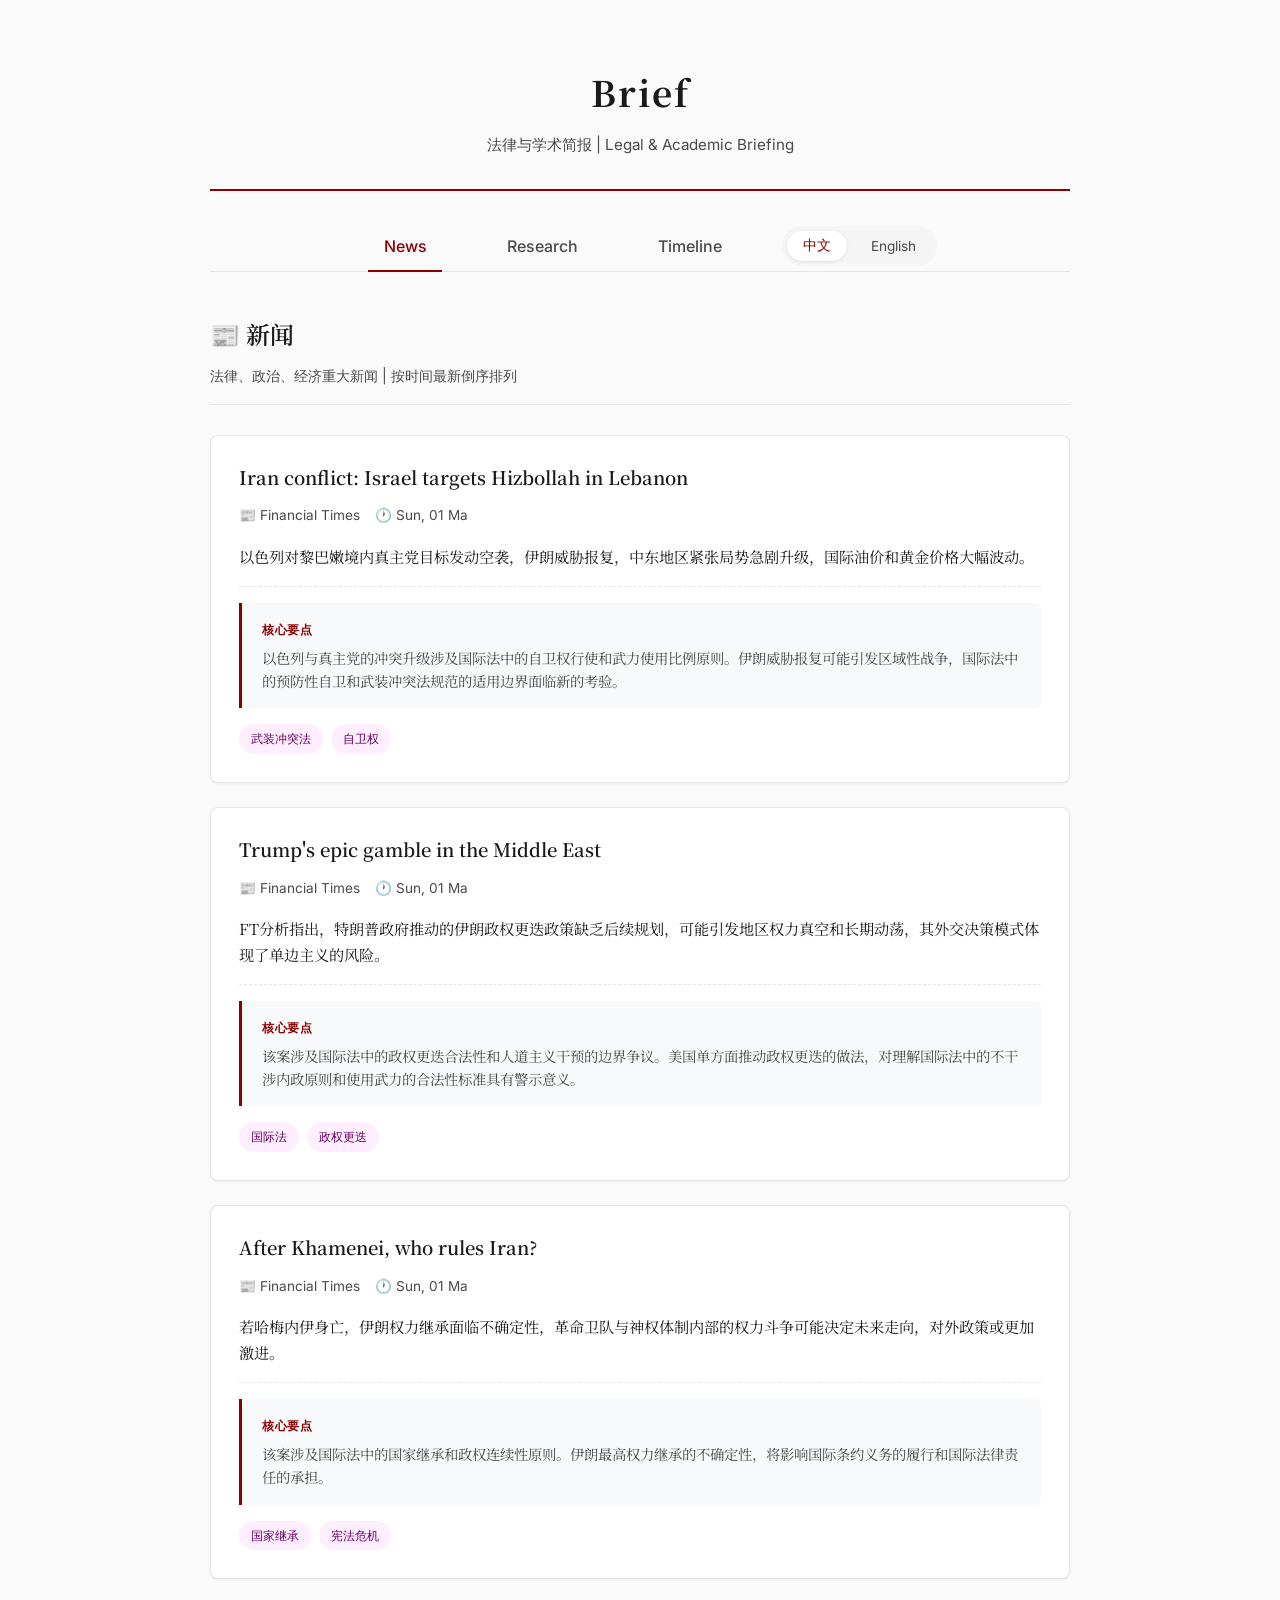
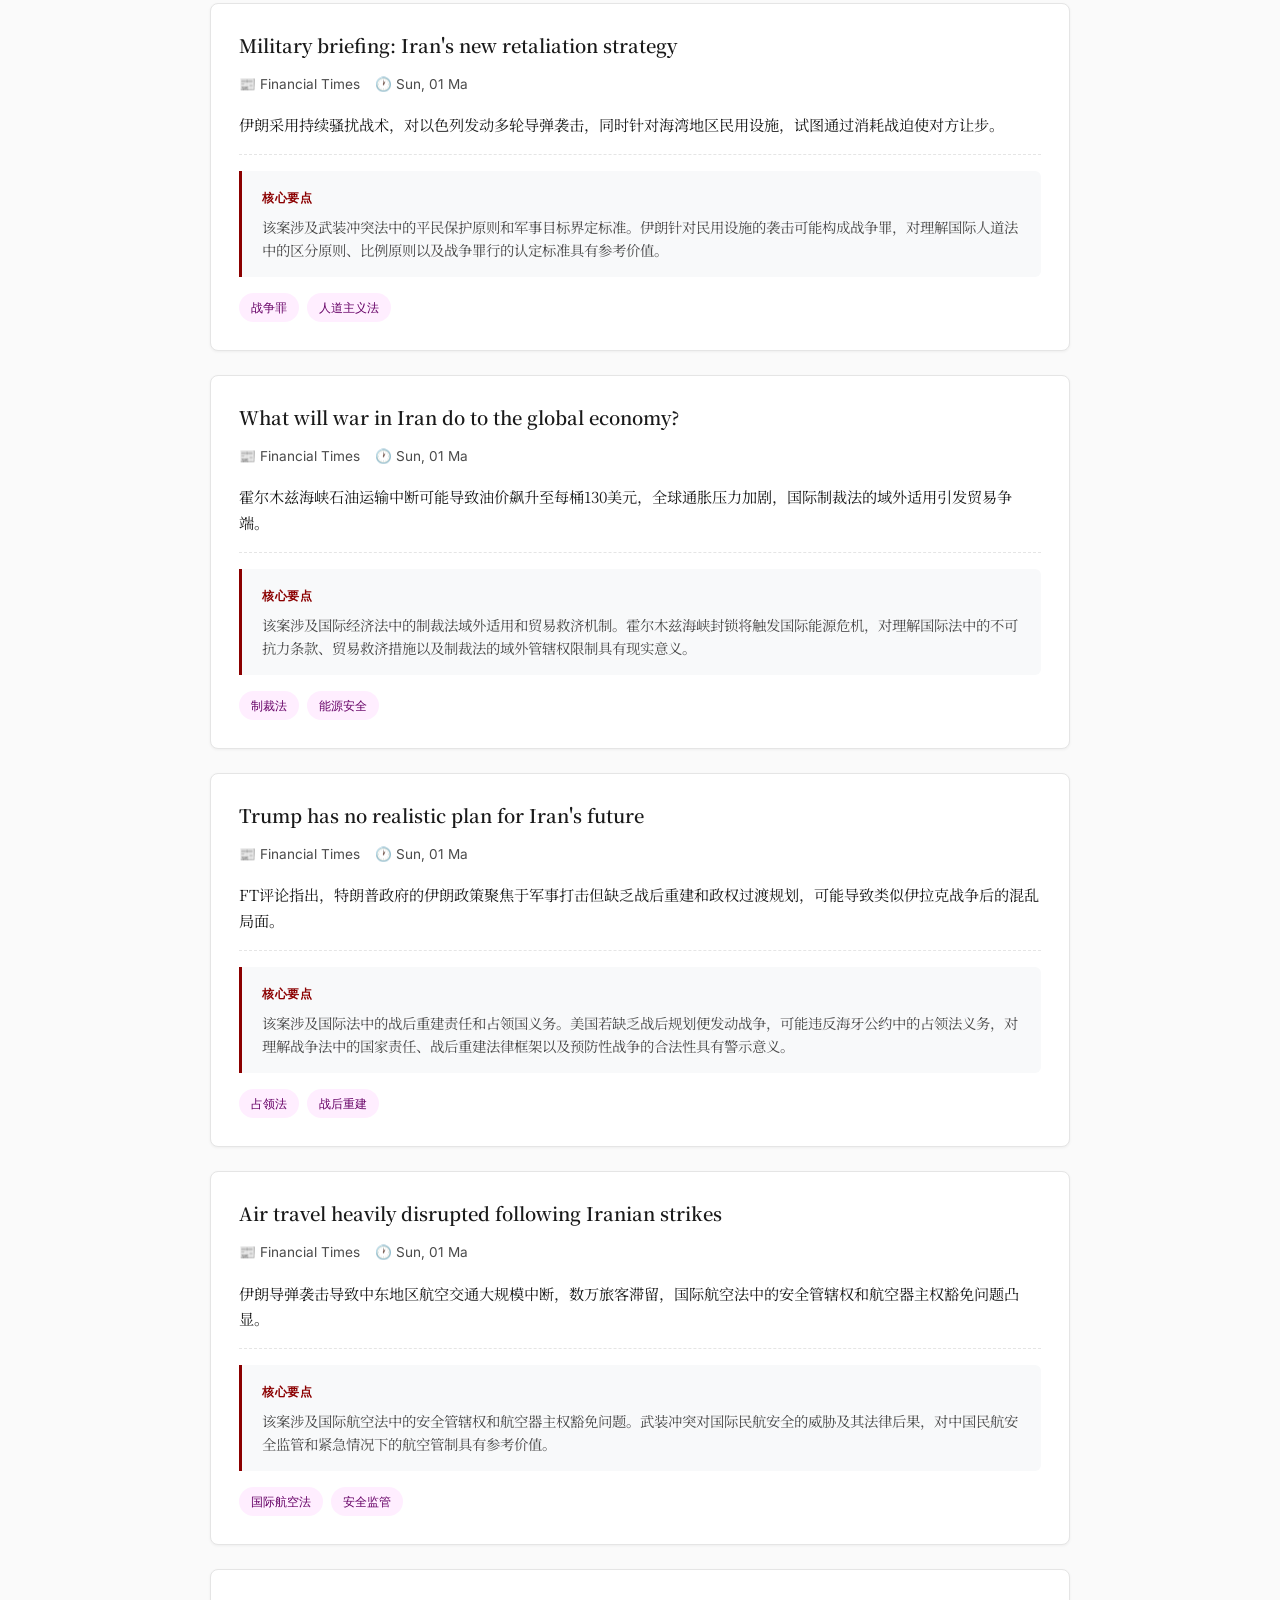
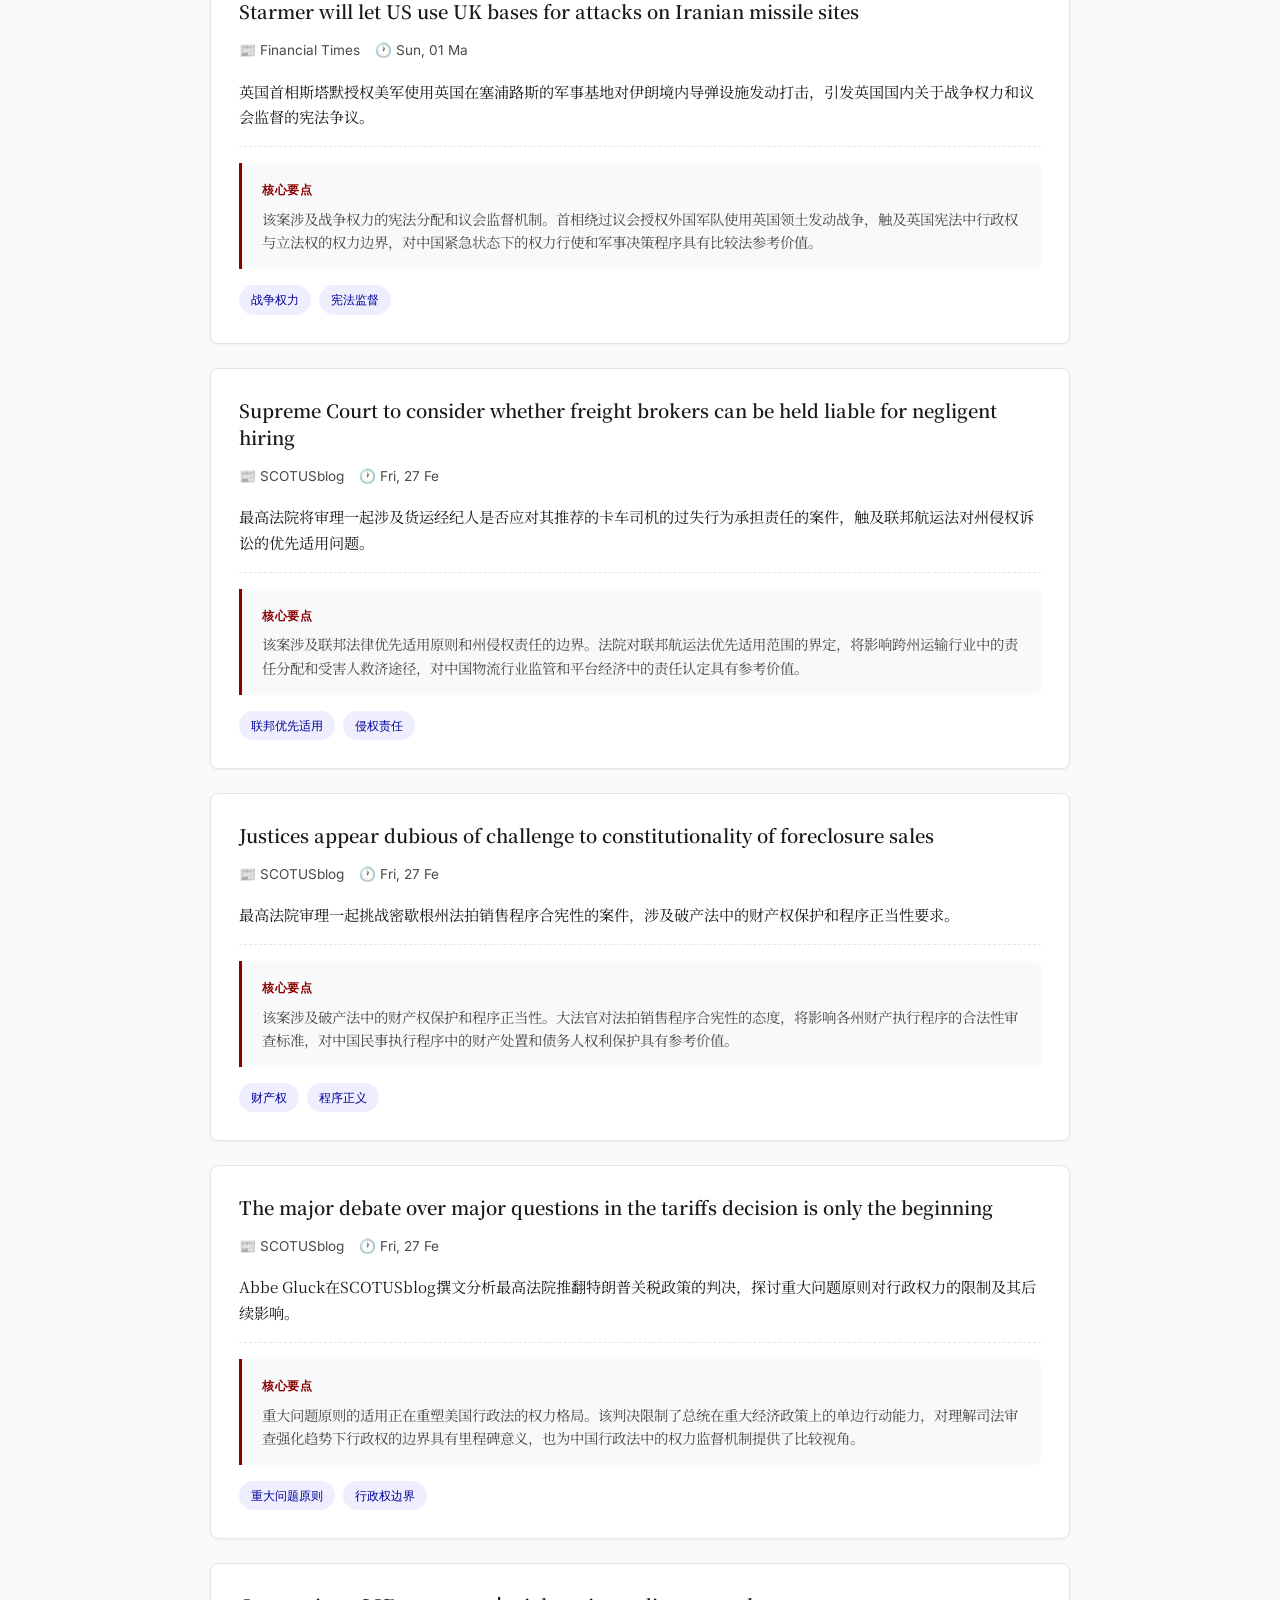
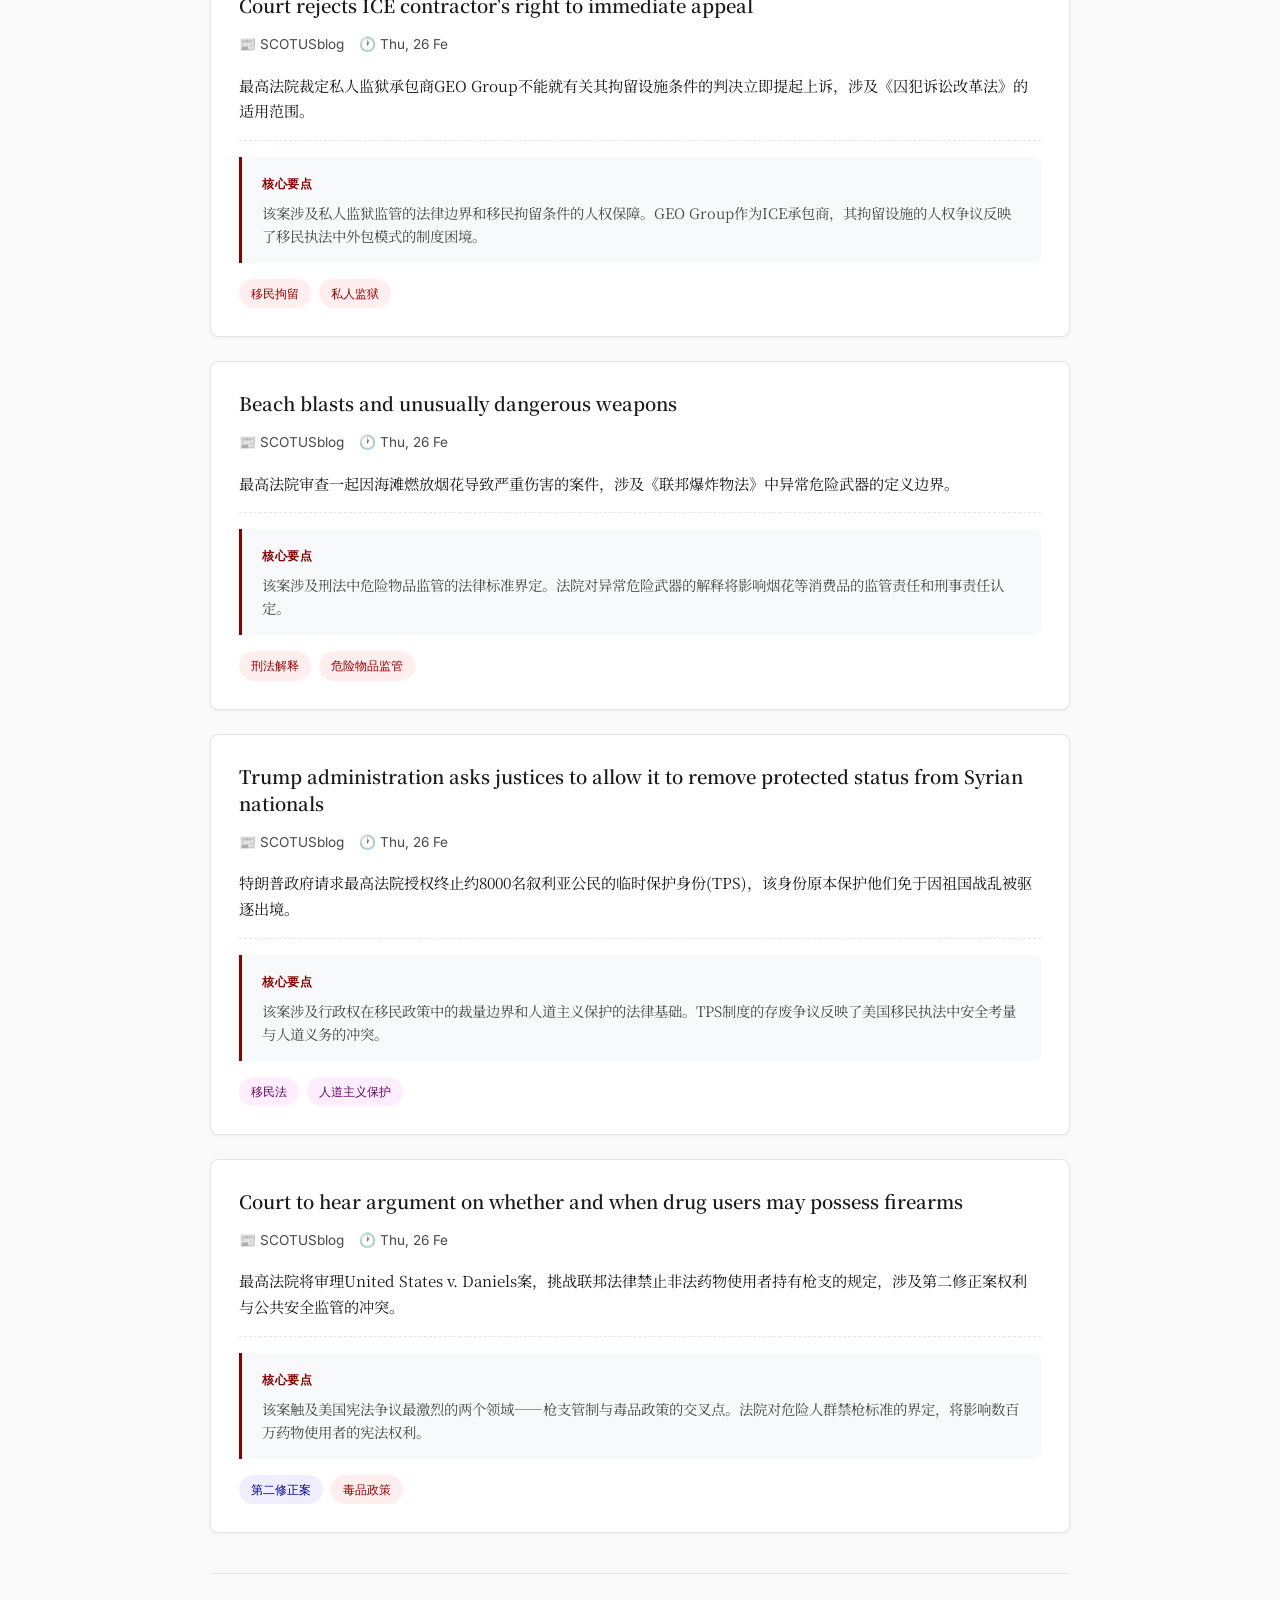
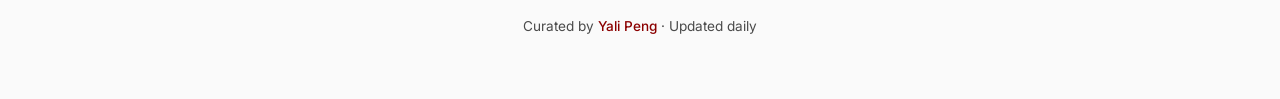
==== commit 760f3fbf: "Add Timeline view to Brief - chronological grouping by date" ====
--- a/brief/index.html
+++ b/brief/index.html
@@ -247,6 +247,61 @@
         .tag.tech { background: #efe; color: #060; }
         .tag.international { background: #fef; color: #606; }
         
+        /* Timeline Styles */
+        .timeline-date {
+            margin-bottom: 30px;
+            padding-left: 20px;
+            border-left: 3px solid var(--accent);
+        }
+        
+        .timeline-date-header {
+            font-family: 'Inter', sans-serif;
+            font-size: 1.1rem;
+            font-weight: 600;
+            color: var(--accent);
+            margin-bottom: 15px;
+            padding: 8px 0;
+        }
+        
+        .timeline-items {
+            padding-left: 15px;
+        }
+        
+        .timeline-item {
+            margin-bottom: 16px;
+            padding: 16px;
+            background: var(--card);
+            border-radius: 8px;
+            border: 1px solid var(--border);
+            transition: box-shadow 0.2s;
+        }
+        
+        .timeline-item:hover {
+            box-shadow: 0 2px 8px rgba(0,0,0,0.08);
+        }
+        
+        .timeline-item-type {
+            font-family: 'Inter', sans-serif;
+            font-size: 0.7rem;
+            font-weight: 600;
+            text-transform: uppercase;
+            letter-spacing: 0.5px;
+            margin-bottom: 6px;
+        }
+        
+        .timeline-item-type.news { color: #8B0000; }
+        .timeline-item-type.research { color: #0066cc; }
+        
+        .timeline-item .item-title {
+            font-size: 0.95rem;
+            margin-bottom: 6px;
+        }
+        
+        .timeline-item .item-meta {
+            font-size: 0.8rem;
+            margin-bottom: 0;
+        }
+        
         /* Empty State */
         .empty-state {
             text-align: center;
@@ -285,6 +340,7 @@
             <div class="nav-tabs">
                 <button class="active" onclick="switchTab('news')">News</button>
                 <button onclick="switchTab('research')">Research</button>
+                <button onclick="switchTab('timeline')">Timeline</button>
             </div>
             <div class="lang-switch">
                 <button class="active" onclick="switchLang('zh')">中文</button>
@@ -310,6 +366,15 @@
             <div id="research-content"></div>
         </div>
         
+        <!-- Timeline Section -->
+        <div id="timeline" class="section">
+            <div class="section-header">
+                <h2 data-zh="📅 时间轴" data-en="📅 Timeline">📅 时间轴</h2>
+                <p data-zh="按日期查看每日更新 | 最新内容一目了然" data-en="View updates by date | Latest content at a glance">按日期查看每日更新 | 最新内容一目了然</p>
+            </div>
+            <div id="timeline-content"></div>
+        </div>
+        
         <footer>
             <p>Curated by <a href="../" style="color: var(--accent); text-decoration: none; font-weight: 500;">Yali Peng</a> · Updated daily</p>
         </footer>
@@ -369,6 +434,94 @@
         function renderContent() {
             renderNews();
             renderResearch();
+            renderTimeline();
+        }
+        
+        // Parse date string to Date object
+        function parseDate(dateStr) {
+            if (!dateStr) return new Date(0);
+            
+            const monthMap = {
+                'Ja': 0, 'Fe': 1, 'Mr': 2, 'Ap': 3, 'Ma': 4, 'Ju': 5,
+                'Jl': 6, 'Au': 7, 'Se': 8, 'Oc': 9, 'No': 10, 'De': 11
+            };
+            
+            const match = dateStr.match(/(\d+)\s*([A-Za-z]{2})/);
+            if (match) {
+                const day = parseInt(match[1]);
+                const month = monthMap[match[2].substring(0, 2)] || 0;
+                return new Date(2026, month, day);
+            }
+            return new Date(0);
+        }
+        
+        // Group items by date
+        function groupByDate(items, type) {
+            const grouped = {};
+            items.forEach(item => {
+                const date = item.date || 'Unknown';
+                if (!grouped[date]) {
+                    grouped[date] = [];
+                }
+                grouped[date].push({...item, itemType: type});
+            });
+            return grouped;
+        }
+        
+        // Render Timeline
+        function renderTimeline() {
+            const container = document.getElementById('timeline-content');
+            
+            // Group all items by date
+            const newsByDate = groupByDate(briefData.news || [], 'news');
+            const researchByDate = groupByDate(briefData.research || [], 'research');
+            
+            // Merge dates
+            const allDates = [...new Set([...Object.keys(newsByDate), ...Object.keys(researchByDate)])];
+            
+            // Sort by date (newest first)
+            allDates.sort((a, b) => parseDate(b) - parseDate(a));
+            
+            if (allDates.length === 0) {
+                container.innerHTML = '<div class="empty-state"><p>暂无更新 | No updates</p></div>';
+                return;
+            }
+            
+            container.innerHTML = allDates.map(date => {
+                const newsItems = newsByDate[date] || [];
+                const researchItems = researchByDate[date] || [];
+                const allItems = [...newsItems, ...researchItems];
+                
+                // Sort items: news first, then research
+                allItems.sort((a, b) => (a.itemType === 'news' ? -1 : 1));
+                
+                const itemsHtml = allItems.map(item => {
+                    const title = currentLang === 'zh' ? (item.titleCN || item.title) : item.title;
+                    const typeLabel = item.itemType === 'news' 
+                        ? (currentLang === 'zh' ? '📰 新闻' : '📰 News')
+                        : (currentLang === 'zh' ? '📚 研究' : '📚 Research');
+                    const source = item.source || item.journal || '';
+                    
+                    return `
+                        <div class="timeline-item">
+                            <div class="timeline-item-type ${item.itemType}">${typeLabel}</div>
+                            <h4 class="item-title">
+                                <a href="${item.url}" target="_blank">${title}</a>
+                            </h4>
+                            <div class="item-meta">${source}</div>
+                        </div>
+                    `;
+                }).join('');
+                
+                return `
+                    <div class="timeline-date">
+                        <div class="timeline-date-header">${date}</div>
+                        <div class="timeline-items">
+                            ${itemsHtml}
+                        </div>
+                    </div>
+                `;
+            }).join('');
         }
         
         // Render News
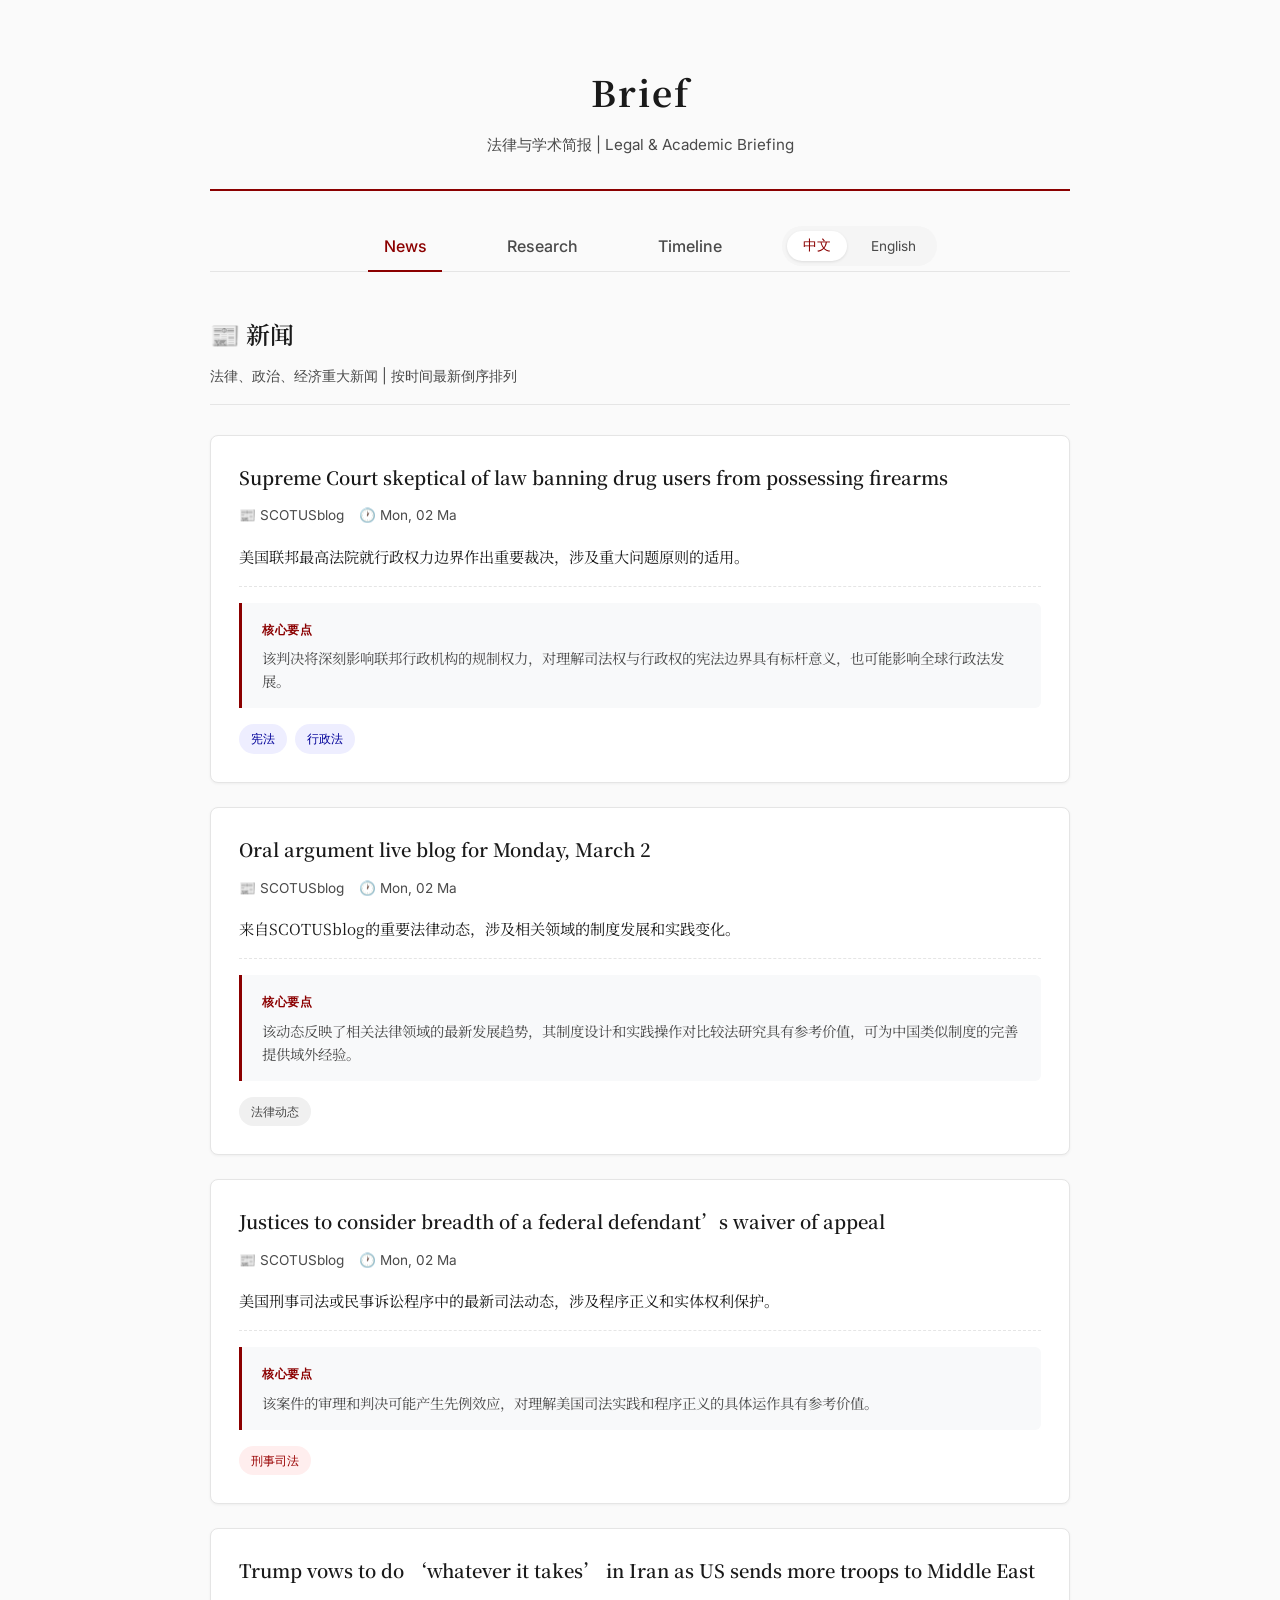
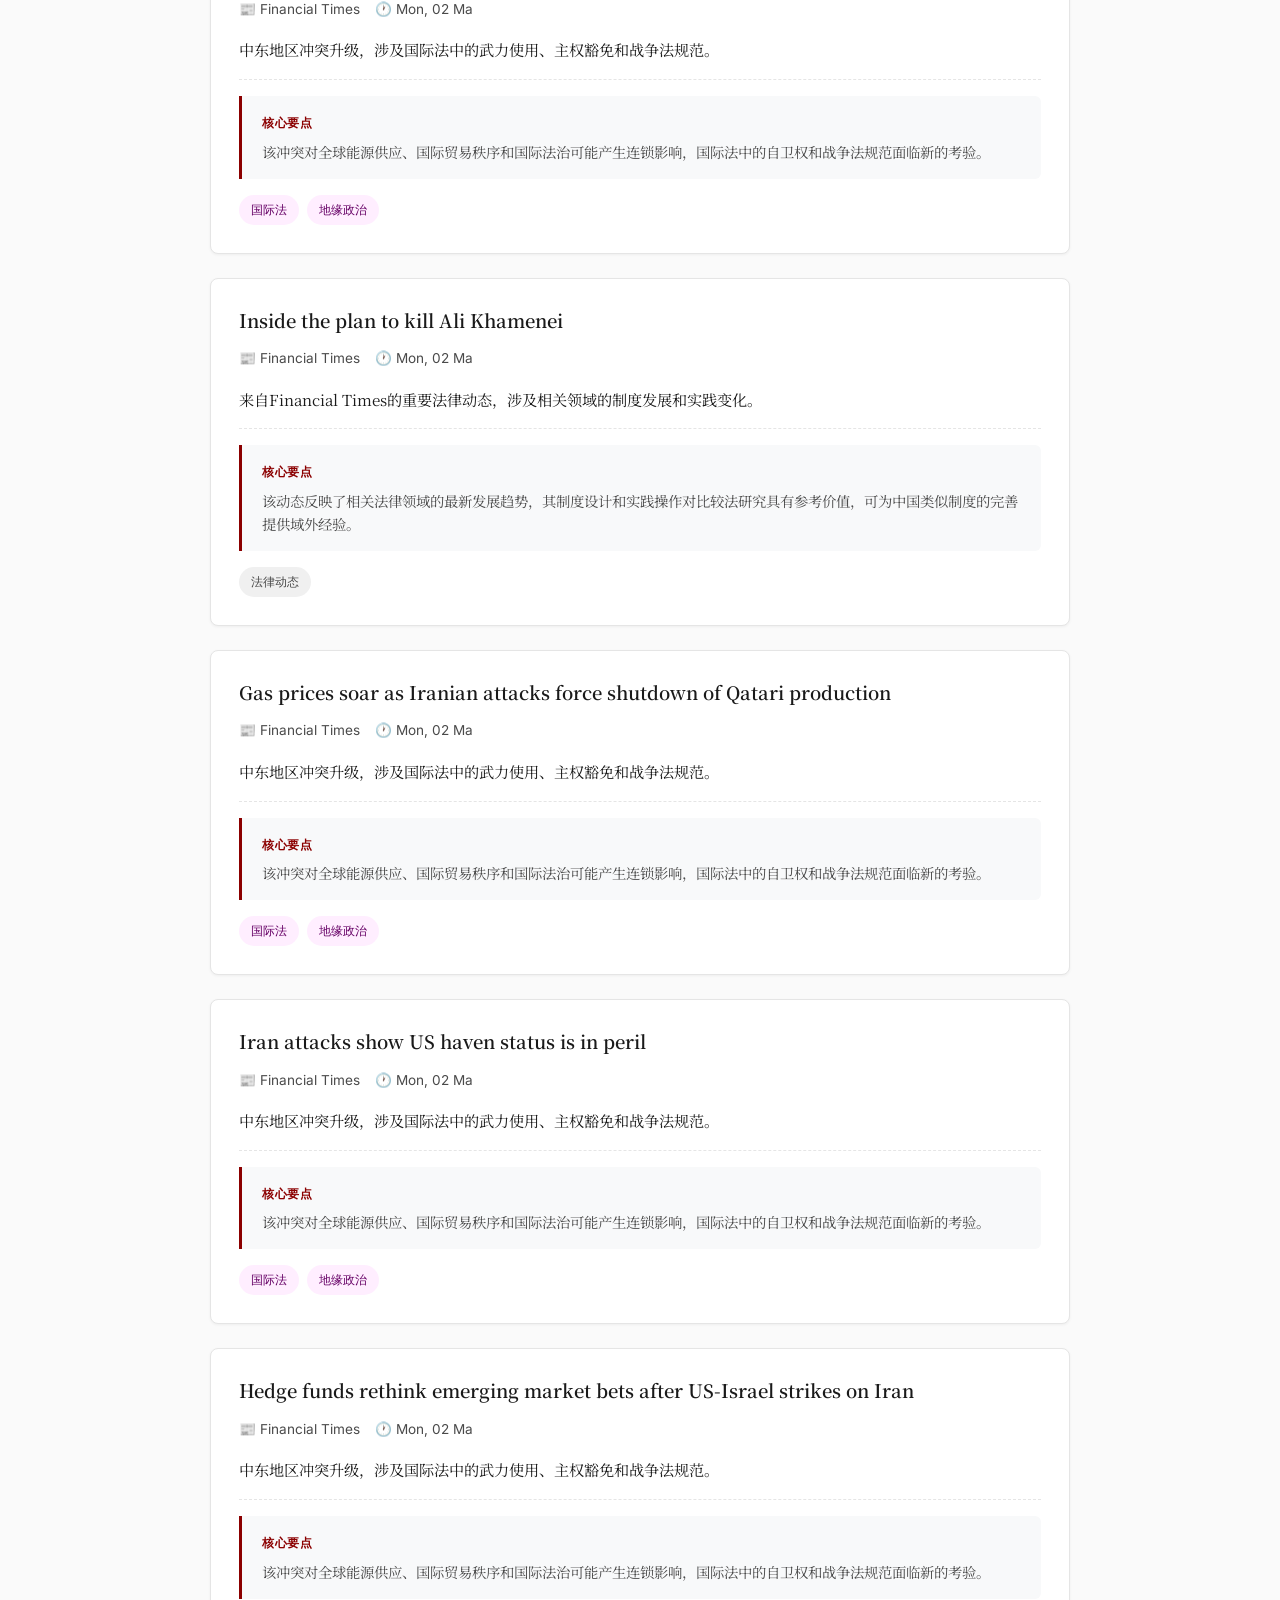
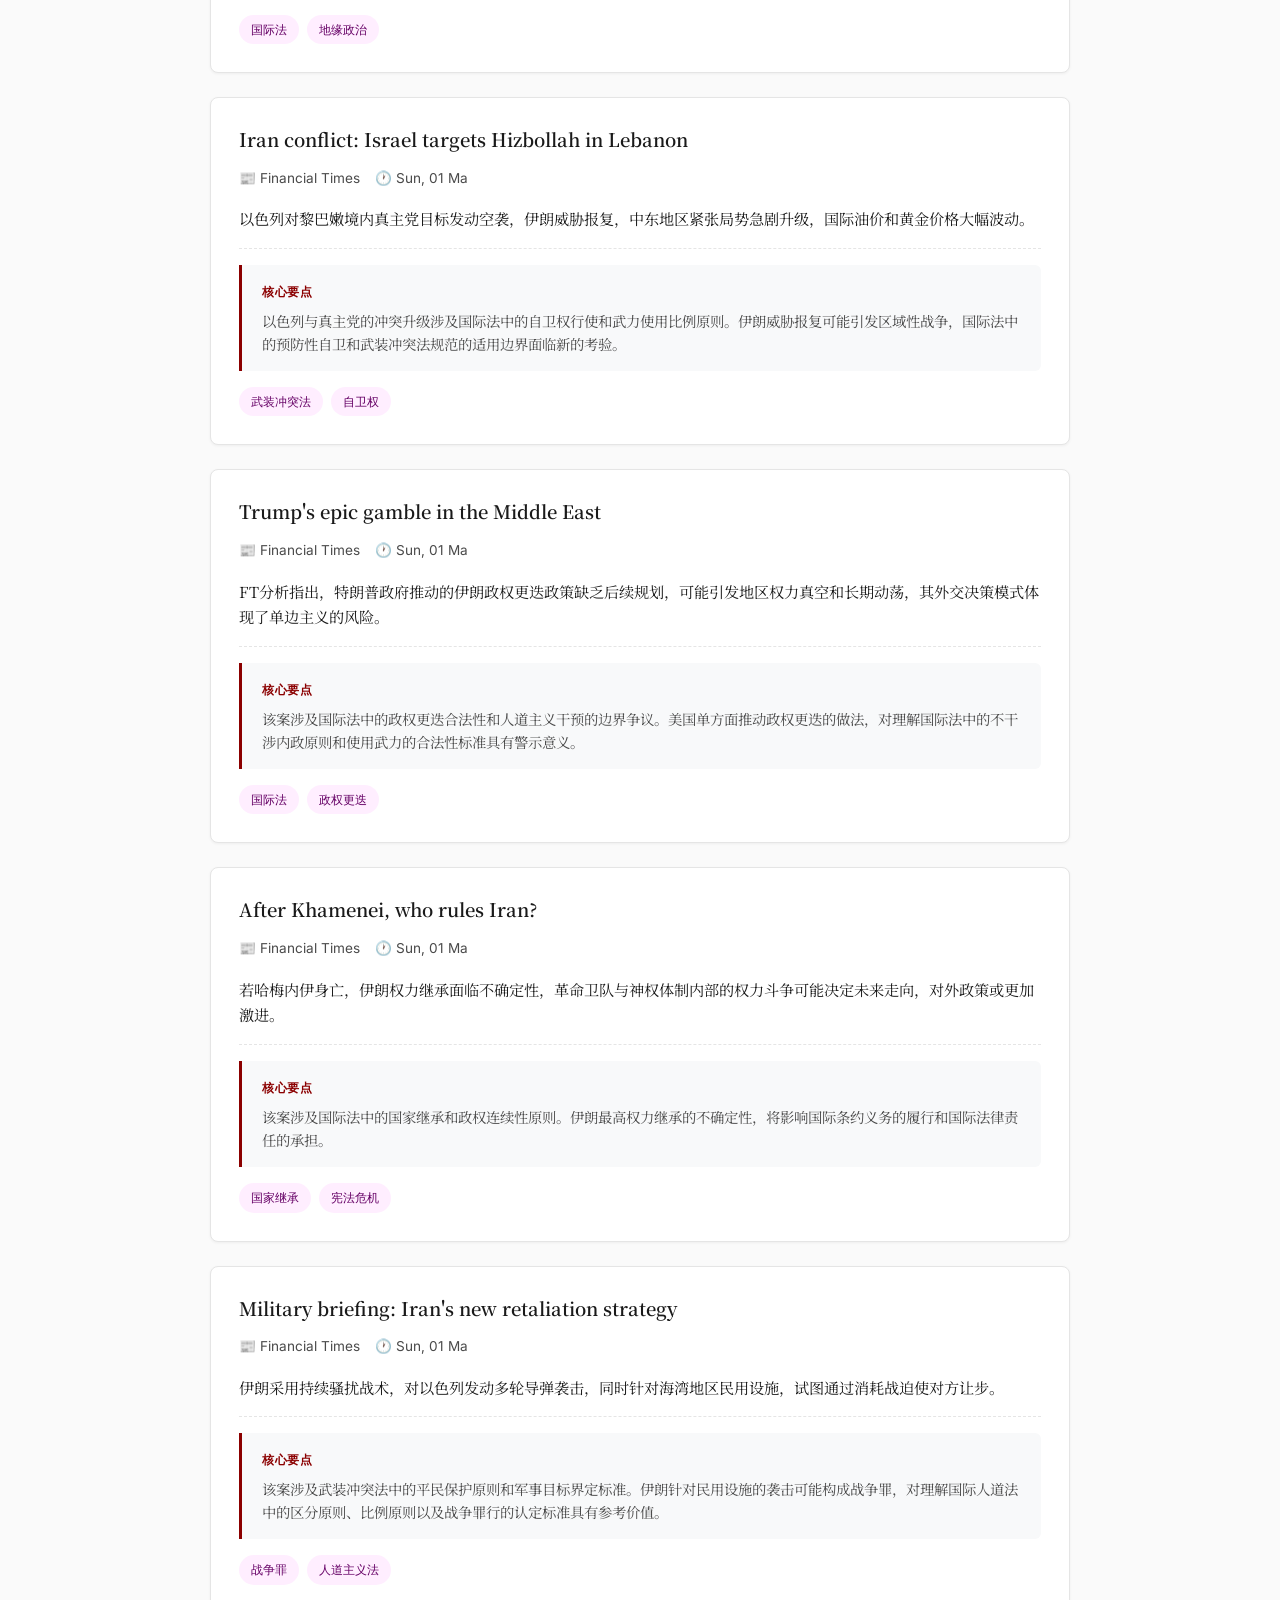
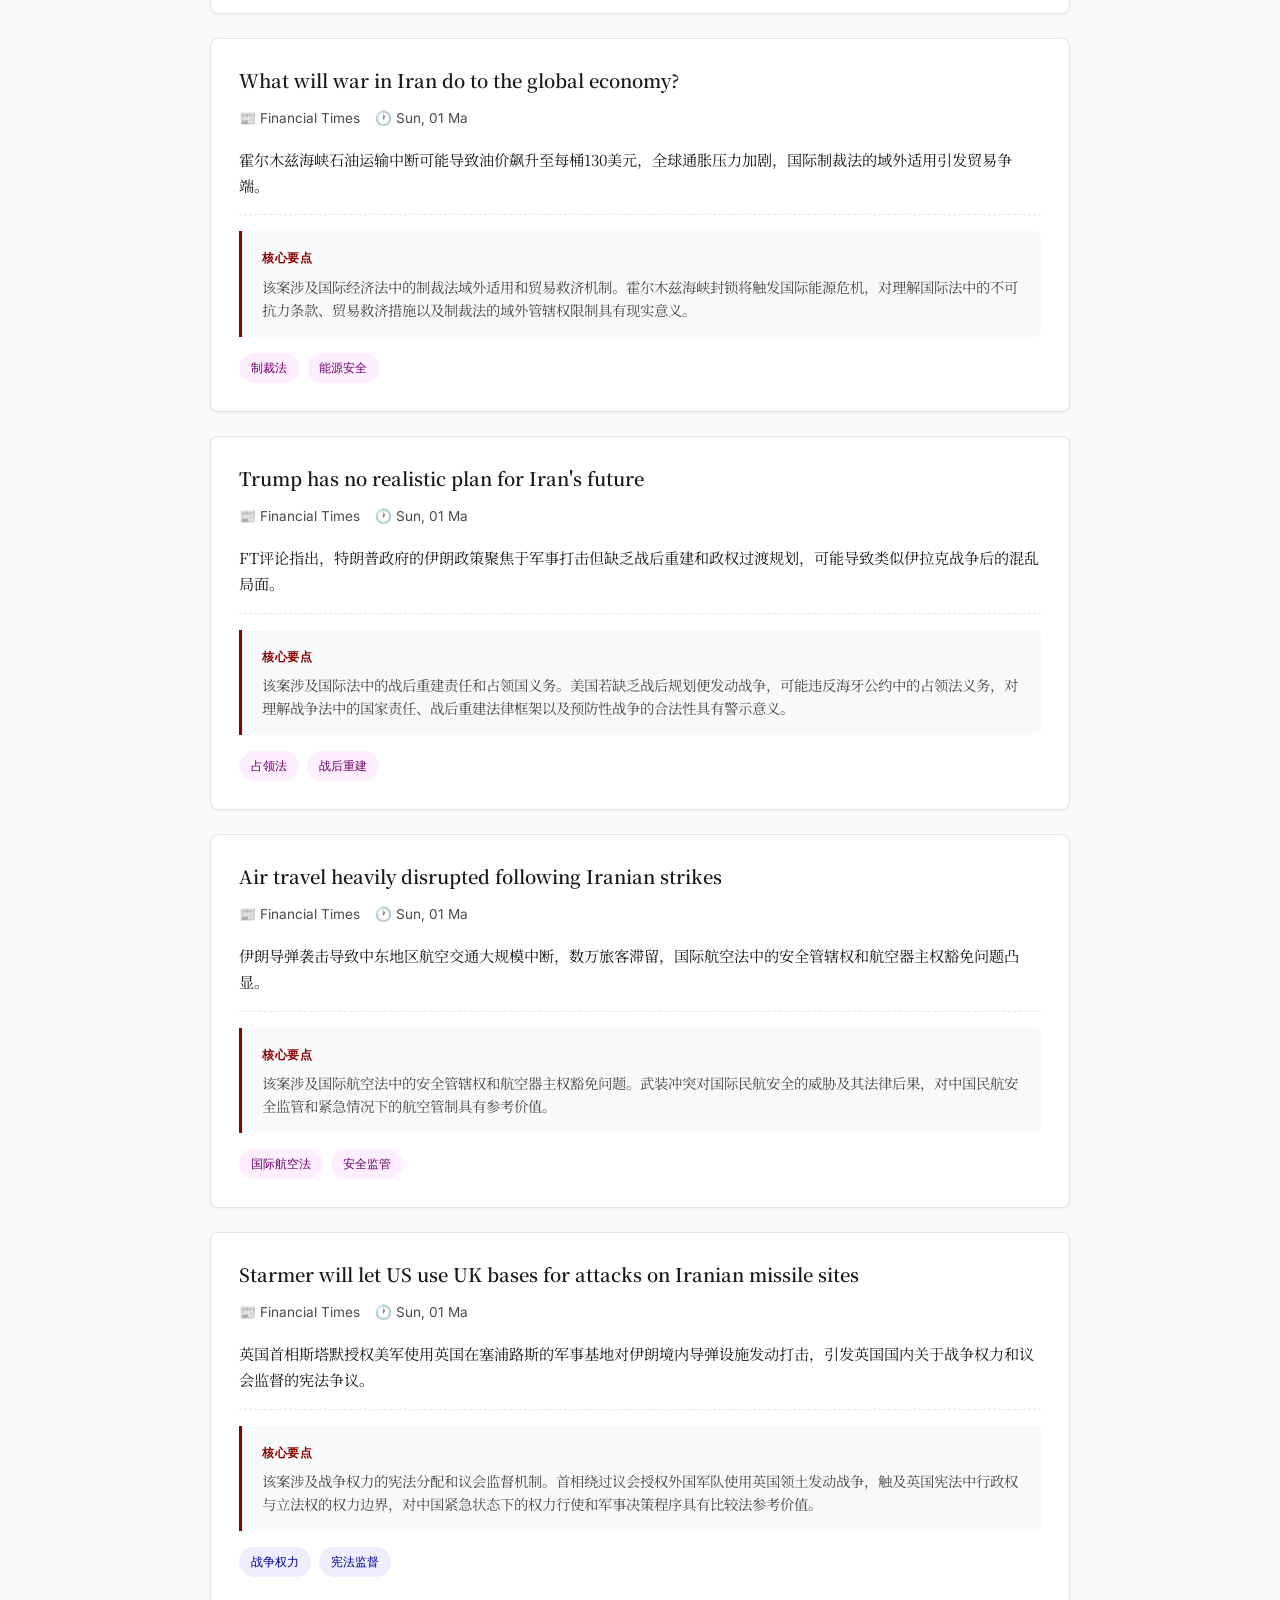
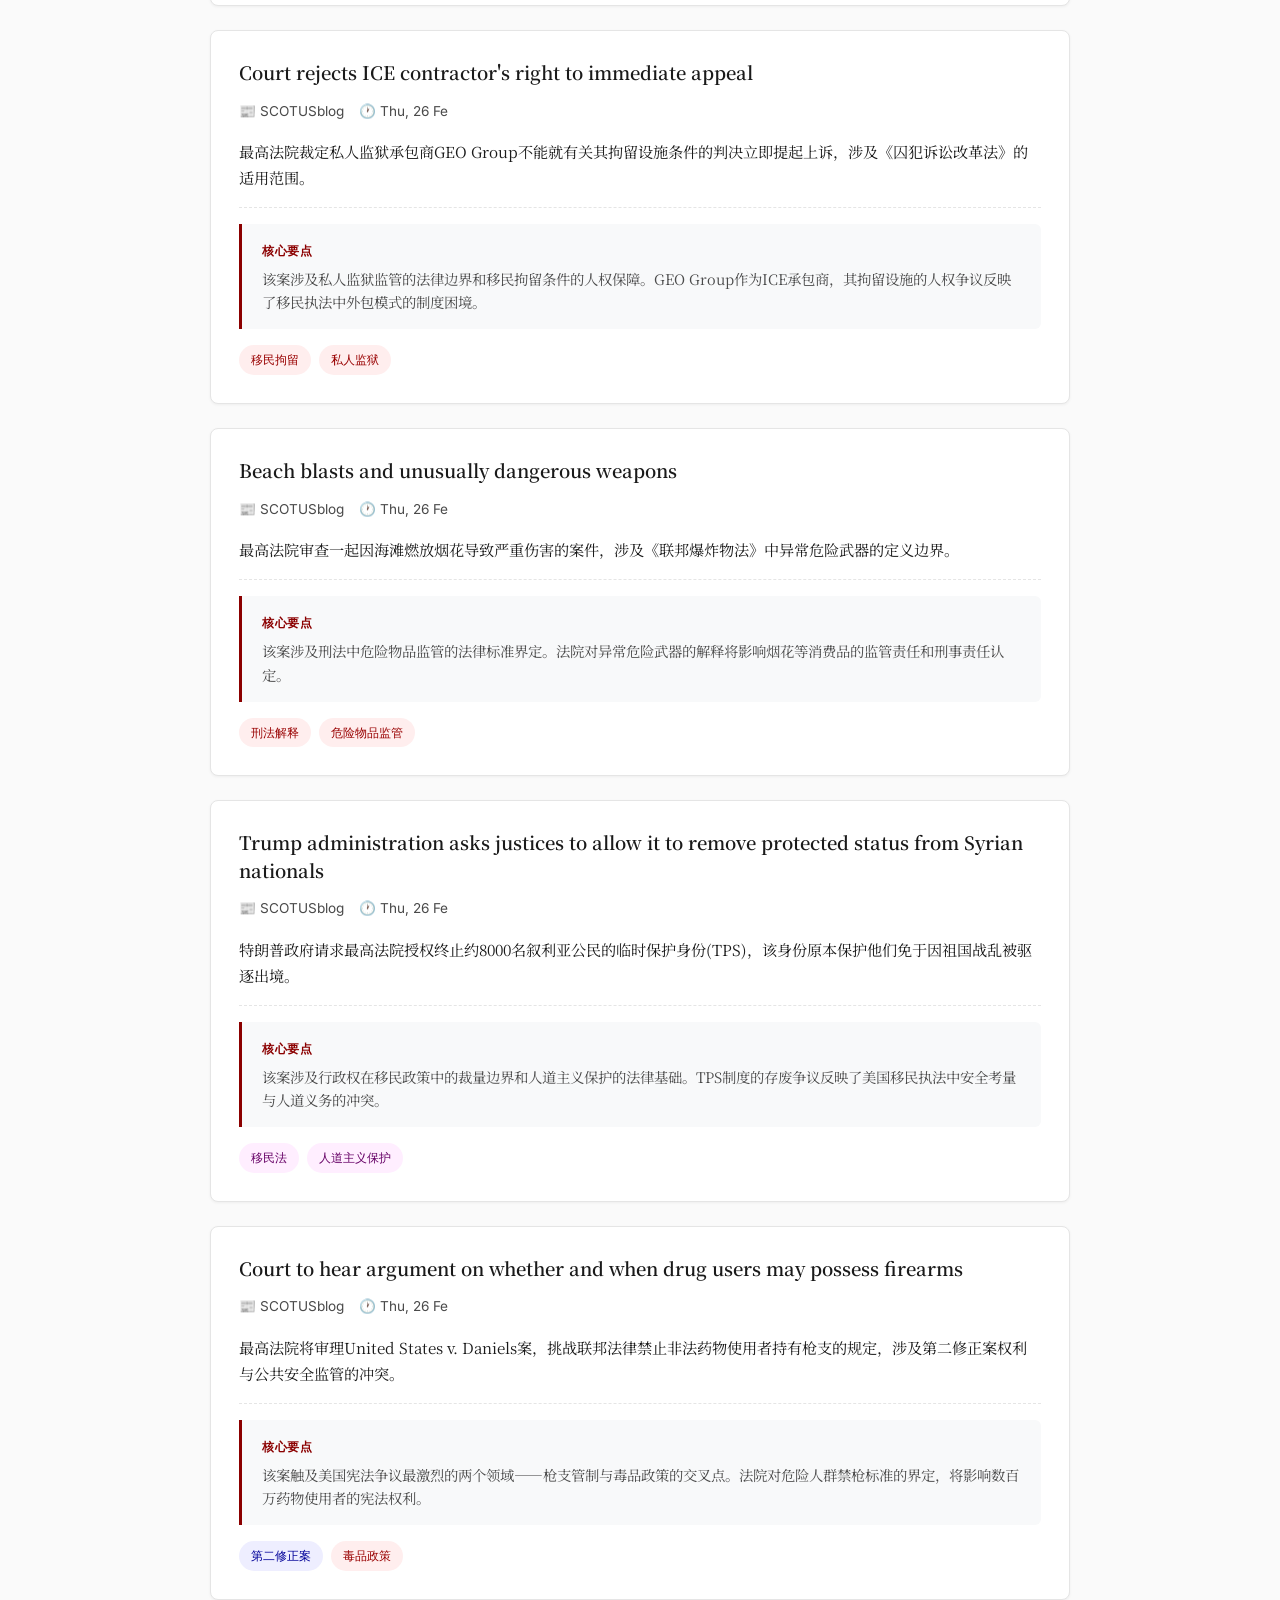
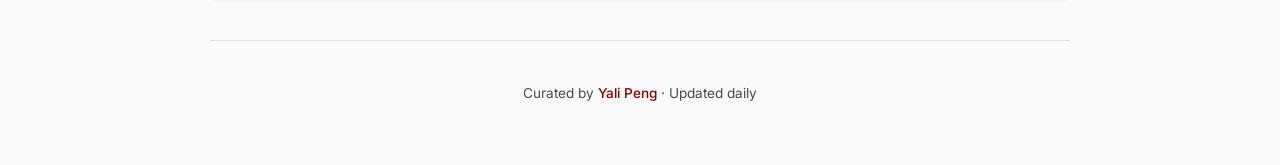
==== commit 8980f406: "fix: sort news and research by date (newest first)" ====
--- a/brief/index.html
+++ b/brief/index.html
@@ -534,6 +534,9 @@
                 return;
             }
             
+            // Sort by date (newest first)
+            items.sort((a, b) => parseDate(b.date) - parseDate(a.date));
+            
             container.innerHTML = items.map(item => {
                 const summary = currentLang === 'zh' ? item.summaryCN : item.summaryEN;
                 const whyMatters = currentLang === 'zh' ? item.whyMattersCN : item.whyMattersEN;
@@ -571,6 +574,9 @@
                 return;
             }
             
+            // Sort by date (newest first)
+            items.sort((a, b) => parseDate(b.date) - parseDate(a.date));
+            
             container.innerHTML = items.map(item => {
                 const summary = currentLang === 'zh' ? item.summaryCN : item.summaryEN;
                 const whyMatters = currentLang === 'zh' ? item.whyMattersCN : item.whyMattersEN;
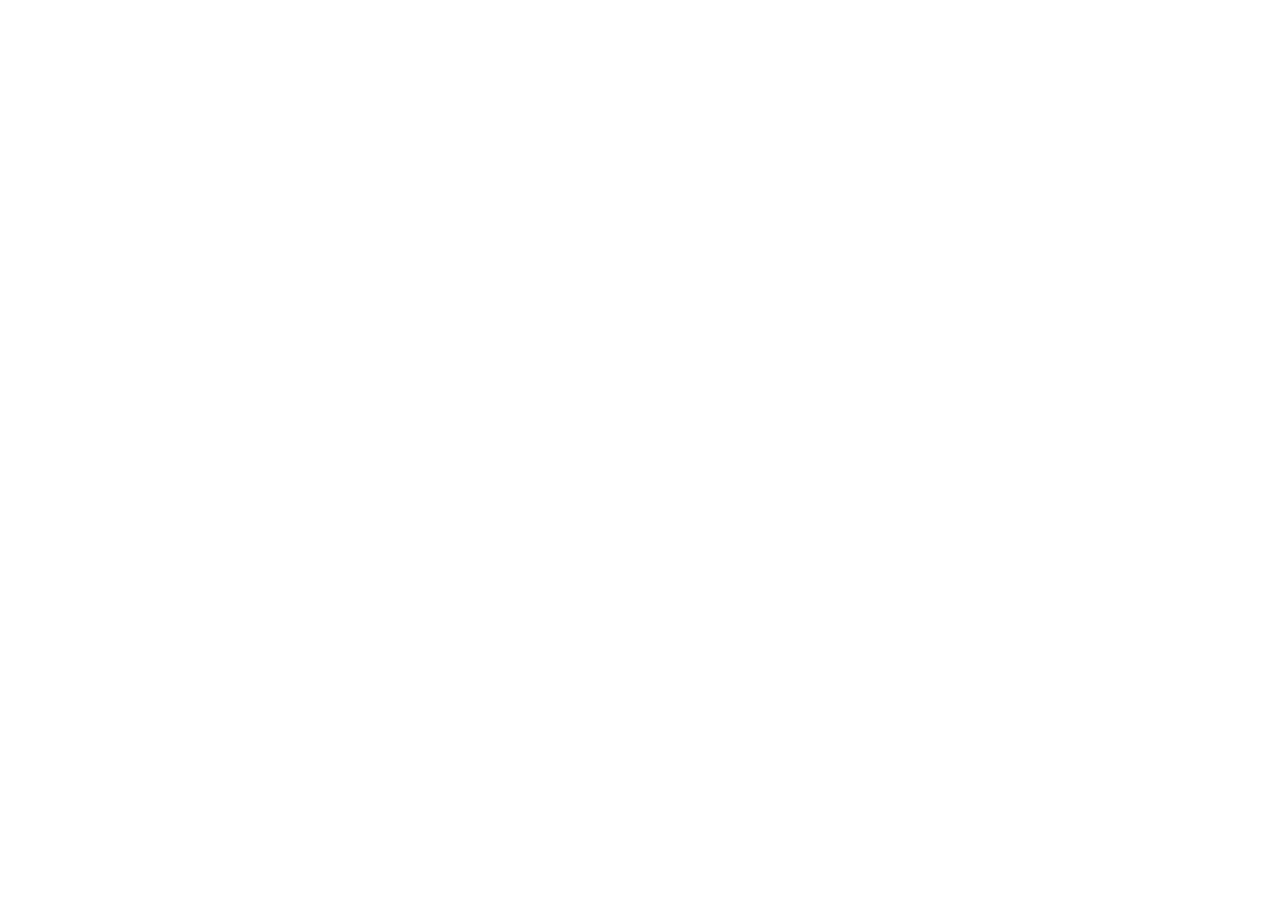
==== commit 73bb0aa5: "Redirect brief to juripulse/brief" ====
--- a/brief/index.html
+++ b/brief/index.html
@@ -1,611 +1,11 @@
 <!DOCTYPE html>
-<html lang="zh-CN">
+<html>
 <head>
-    <meta charset="UTF-8">
-    <meta name="viewport" content="width=device-width, initial-scale=1.0">
-    <title>Brief | 法律与学术简报</title>
-    <link href="https://fonts.googleapis.com/css2?family=Noto+Serif+SC:wght@400;600;700&family=Inter:wght@400;500;600&display=swap" rel="stylesheet">
-    <style>
-        :root {
-            --primary: #1a1a1a;
-            --accent: #8B0000;
-            --secondary: #4a4a4a;
-            --bg: #fafafa;
-            --card: #ffffff;
-            --border: #e5e5e5;
-            --tag-bg: #f0f0f0;
-        }
-        
-        * { margin: 0; padding: 0; box-sizing: border-box; }
-        
-        body {
-            font-family: 'Noto Serif SC', Georgia, serif;
-            background: var(--bg);
-            color: var(--primary);
-            line-height: 1.8;
-            font-size: 16px;
-        }
-        
-        .container {
-            max-width: 900px;
-            margin: 0 auto;
-            padding: 20px;
-        }
-        
-        /* Header */
-        header {
-            text-align: center;
-            padding: 40px 0 30px;
-            border-bottom: 2px solid var(--accent);
-            margin-bottom: 30px;
-        }
-        
-        header h1 {
-            font-size: 2.2rem;
-            font-weight: 700;
-            letter-spacing: 2px;
-            margin-bottom: 8px;
-        }
-        
-        header .subtitle {
-            color: var(--secondary);
-            font-size: 0.95rem;
-            font-family: 'Inter', sans-serif;
-        }
-        
-        /* Navigation */
-        .nav-bar {
-            display: flex;
-            justify-content: center;
-            align-items: center;
-            gap: 20px;
-            margin-bottom: 40px;
-            border-bottom: 1px solid var(--border);
-            flex-wrap: wrap;
-        }
-        
-        .nav-tabs {
-            display: flex;
-            gap: 0;
-        }
-        
-        .nav-tabs button {
-            background: none;
-            border: none;
-            padding: 15px 40px;
-            font-family: 'Inter', sans-serif;
-            font-size: 1rem;
-            font-weight: 500;
-            cursor: pointer;
-            position: relative;
-            color: var(--secondary);
-            transition: all 0.3s;
-        }
-        
-        .nav-tabs button:hover { color: var(--primary); }
-        
-        .nav-tabs button.active {
-            color: var(--accent);
-        }
-        
-        .nav-tabs button.active::after {
-            content: '';
-            position: absolute;
-            bottom: -1px;
-            left: 20%;
-            width: 60%;
-            height: 2px;
-            background: var(--accent);
-        }
-        
-        /* Language Switch */
-        .lang-switch {
-            display: flex;
-            gap: 8px;
-            padding: 5px;
-            background: #f5f5f5;
-            border-radius: 20px;
-        }
-        
-        .lang-switch button {
-            background: none;
-            border: none;
-            padding: 6px 16px;
-            font-family: 'Inter', sans-serif;
-            font-size: 0.85rem;
-            cursor: pointer;
-            border-radius: 15px;
-            color: var(--secondary);
-            transition: all 0.2s;
-        }
-        
-        .lang-switch button.active {
-            background: var(--card);
-            color: var(--accent);
-            box-shadow: 0 1px 3px rgba(0,0,0,0.1);
-        }
-        
-        /* Content Sections */
-        .section { display: none; }
-        .section.active { display: block; }
-        
-        .section-header {
-            margin-bottom: 30px;
-            padding-bottom: 15px;
-            border-bottom: 1px solid var(--border);
-        }
-        
-        .section-header h2 {
-            font-size: 1.5rem;
-            font-weight: 600;
-            margin-bottom: 8px;
-        }
-        
-        .section-header p {
-            color: var(--secondary);
-            font-size: 0.9rem;
-            font-family: 'Inter', sans-serif;
-        }
-        
-        /* Items */
-        .item {
-            background: var(--card);
-            border-radius: 8px;
-            padding: 28px;
-            margin-bottom: 24px;
-            box-shadow: 0 1px 3px rgba(0,0,0,0.05);
-            border: 1px solid var(--border);
-            transition: box-shadow 0.2s;
-        }
-        
-        .item:hover {
-            box-shadow: 0 4px 12px rgba(0,0,0,0.08);
-        }
-        
-        .item-title {
-            font-size: 1.15rem;
-            font-weight: 600;
-            line-height: 1.5;
-            margin-bottom: 12px;
-        }
-        
-        .item-title a {
-            color: var(--primary);
-            text-decoration: none;
-            border-bottom: 1px solid transparent;
-            transition: border-color 0.2s;
-        }
-        
-        .item-title a:hover {
-            border-bottom-color: var(--accent);
-        }
-        
-        .item-meta {
-            font-family: 'Inter', sans-serif;
-            font-size: 0.85rem;
-            color: var(--secondary);
-            display: flex;
-            gap: 15px;
-            flex-wrap: wrap;
-            margin-bottom: 16px;
-        }
-        
-        /* Summary */
-        .item-summary {
-            color: var(--primary);
-            font-size: 0.95rem;
-            line-height: 1.7;
-            margin-bottom: 16px;
-            padding-bottom: 16px;
-            border-bottom: 1px dashed var(--border);
-        }
-        
-        /* Why it matters */
-        .why-matters {
-            background: #f8f9fa;
-            border-left: 3px solid var(--accent);
-            padding: 16px 20px;
-            margin-bottom: 16px;
-            border-radius: 0 6px 6px 0;
-        }
-        
-        .why-matters-label {
-            font-family: 'Inter', sans-serif;
-            font-size: 0.75rem;
-            font-weight: 600;
-            color: var(--accent);
-            text-transform: uppercase;
-            letter-spacing: 0.5px;
-            margin-bottom: 6px;
-        }
-        
-        .why-matters p {
-            font-size: 0.9rem;
-            color: var(--secondary);
-            line-height: 1.6;
-        }
-        
-        /* Tags */
-        .tags {
-            display: flex;
-            gap: 8px;
-            flex-wrap: wrap;
-        }
-        
-        .tag {
-            background: var(--tag-bg);
-            color: var(--secondary);
-            padding: 4px 12px;
-            border-radius: 20px;
-            font-family: 'Inter', sans-serif;
-            font-size: 0.75rem;
-            font-weight: 500;
-        }
-        
-        .tag.criminal { background: #fee; color: #900; }
-        .tag.constitutional { background: #eef; color: #009; }
-        .tag.tech { background: #efe; color: #060; }
-        .tag.international { background: #fef; color: #606; }
-        
-        /* Timeline Styles */
-        .timeline-date {
-            margin-bottom: 30px;
-            padding-left: 20px;
-            border-left: 3px solid var(--accent);
-        }
-        
-        .timeline-date-header {
-            font-family: 'Inter', sans-serif;
-            font-size: 1.1rem;
-            font-weight: 600;
-            color: var(--accent);
-            margin-bottom: 15px;
-            padding: 8px 0;
-        }
-        
-        .timeline-items {
-            padding-left: 15px;
-        }
-        
-        .timeline-item {
-            margin-bottom: 16px;
-            padding: 16px;
-            background: var(--card);
-            border-radius: 8px;
-            border: 1px solid var(--border);
-            transition: box-shadow 0.2s;
-        }
-        
-        .timeline-item:hover {
-            box-shadow: 0 2px 8px rgba(0,0,0,0.08);
-        }
-        
-        .timeline-item-type {
-            font-family: 'Inter', sans-serif;
-            font-size: 0.7rem;
-            font-weight: 600;
-            text-transform: uppercase;
-            letter-spacing: 0.5px;
-            margin-bottom: 6px;
-        }
-        
-        .timeline-item-type.news { color: #8B0000; }
-        .timeline-item-type.research { color: #0066cc; }
-        
-        .timeline-item .item-title {
-            font-size: 0.95rem;
-            margin-bottom: 6px;
-        }
-        
-        .timeline-item .item-meta {
-            font-size: 0.8rem;
-            margin-bottom: 0;
-        }
-        
-        /* Empty State */
-        .empty-state {
-            text-align: center;
-            padding: 60px 20px;
-            color: var(--secondary);
-        }
-        
-        /* Footer */
-        footer {
-            text-align: center;
-            padding: 40px 0;
-            margin-top: 40px;
-            border-top: 1px solid var(--border);
-            color: var(--secondary);
-            font-size: 0.85rem;
-            font-family: 'Inter', sans-serif;
-        }
-        
-        /* Responsive */
-        @media (max-width: 600px) {
-            header h1 { font-size: 1.8rem; }
-            .nav-tabs button { padding: 12px 20px; font-size: 0.9rem; }
-            .item { padding: 20px; }
-            .nav-bar { gap: 10px; }
-        }
-    </style>
+<meta charset="UTF-8">
+<meta http-equiv="refresh" content="0; url=https://aryella-byte.github.io/juripulse/brief">
+<title>Redirecting...</title>
 </head>
 <body>
-    <div class="container">
-        <header>
-            <h1>Brief</h1>
-            <p class="subtitle">法律与学术简报 | Legal & Academic Briefing</p>
-        </header>
-        
-        <div class="nav-bar">
-            <div class="nav-tabs">
-                <button class="active" onclick="switchTab('news')">News</button>
-                <button onclick="switchTab('research')">Research</button>
-                <button onclick="switchTab('timeline')">Timeline</button>
-            </div>
-            <div class="lang-switch">
-                <button class="active" onclick="switchLang('zh')">中文</button>
-                <button onclick="switchLang('en')">English</button>
-            </div>
-        </div>
-        
-        <!-- News Section -->
-        <div id="news" class="section active">
-            <div class="section-header">
-                <h2 data-zh="📰 新闻" data-en="📰 News">📰 新闻</h2>
-                <p data-zh="法律、政治、经济重大新闻 | 按时间最新倒序排列" data-en="Legal, political, and economic news | Reverse chronological order">法律、政治、经济重大新闻 | 按时间最新倒序排列</p>
-            </div>
-            <div id="news-content"></div>
-        </div>
-        
-        <!-- Research Section -->
-        <div id="research" class="section">
-            <div class="section-header">
-                <h2 data-zh="📄 研究" data-en="📄 Research">📄 研究</h2>
-                <p data-zh="美国T14法学院期刊论文 | 持续更新的知识库" data-en="T14 Law Review articles | Continuously updated knowledge base">美国T14法学院期刊论文 | 持续更新的知识库</p>
-            </div>
-            <div id="research-content"></div>
-        </div>
-        
-        <!-- Timeline Section -->
-        <div id="timeline" class="section">
-            <div class="section-header">
-                <h2 data-zh="📅 时间轴" data-en="📅 Timeline">📅 时间轴</h2>
-                <p data-zh="按日期查看每日更新 | 最新内容一目了然" data-en="View updates by date | Latest content at a glance">按日期查看每日更新 | 最新内容一目了然</p>
-            </div>
-            <div id="timeline-content"></div>
-        </div>
-        
-        <footer>
-            <p>Curated by <a href="../" style="color: var(--accent); text-decoration: none; font-weight: 500;">Yali Peng</a> · Updated daily</p>
-        </footer>
-    </div>
-    
-    <script>
-        let currentLang = 'zh';
-        let briefData = { news: [], research: [] };
-        
-        // Load data
-        async function loadData() {
-            try {
-                // Use relative path - works on both local and GitHub Pages
-                const response = await fetch('data/brief-data.json');
-                
-                if (!response.ok) {
-                    throw new Error(`HTTP error! status: ${response.status}`);
-                }
-                
-                briefData = await response.json();
-                
-                if (!briefData.news || !briefData.research) {
-                    throw new Error('Invalid data structure');
-                }
-                
-                renderContent();
-            } catch (error) {
-                console.error('Failed to load data:', error);
-                document.getElementById('news-content').innerHTML = '<div class="empty-state"><p>加载失败，请刷新重试 | Failed to load, please refresh</p></div>';
-                document.getElementById('research-content').innerHTML = '<div class="empty-state"><p>加载失败，请刷新重试 | Failed to load, please refresh</p></div>';
-            }
-        }
-        
-        // Switch tab
-        function switchTab(tab) {
-            document.querySelectorAll('.section').forEach(s => s.classList.remove('active'));
-            document.querySelectorAll('.nav-tabs button').forEach(b => b.classList.remove('active'));
-            document.getElementById(tab).classList.add('active');
-            event.target.classList.add('active');
-        }
-        
-        // Switch language
-        function switchLang(lang) {
-            currentLang = lang;
-            document.querySelectorAll('.lang-switch button').forEach(b => b.classList.remove('active'));
-            event.target.classList.add('active');
-            
-            // Update section headers
-            document.querySelectorAll('[data-zh]').forEach(el => {
-                el.textContent = el.getAttribute(`data-${lang}`);
-            });
-            
-            renderContent();
-        }
-        
-        // Render content
-        function renderContent() {
-            renderNews();
-            renderResearch();
-            renderTimeline();
-        }
-        
-        // Parse date string to Date object
-        function parseDate(dateStr) {
-            if (!dateStr) return new Date(0);
-            
-            const monthMap = {
-                'Ja': 0, 'Fe': 1, 'Mr': 2, 'Ap': 3, 'Ma': 4, 'Ju': 5,
-                'Jl': 6, 'Au': 7, 'Se': 8, 'Oc': 9, 'No': 10, 'De': 11
-            };
-            
-            const match = dateStr.match(/(\d+)\s*([A-Za-z]{2})/);
-            if (match) {
-                const day = parseInt(match[1]);
-                const month = monthMap[match[2].substring(0, 2)] || 0;
-                return new Date(2026, month, day);
-            }
-            return new Date(0);
-        }
-        
-        // Group items by date
-        function groupByDate(items, type) {
-            const grouped = {};
-            items.forEach(item => {
-                const date = item.date || 'Unknown';
-                if (!grouped[date]) {
-                    grouped[date] = [];
-                }
-                grouped[date].push({...item, itemType: type});
-            });
-            return grouped;
-        }
-        
-        // Render Timeline
-        function renderTimeline() {
-            const container = document.getElementById('timeline-content');
-            
-            // Group all items by date
-            const newsByDate = groupByDate(briefData.news || [], 'news');
-            const researchByDate = groupByDate(briefData.research || [], 'research');
-            
-            // Merge dates
-            const allDates = [...new Set([...Object.keys(newsByDate), ...Object.keys(researchByDate)])];
-            
-            // Sort by date (newest first)
-            allDates.sort((a, b) => parseDate(b) - parseDate(a));
-            
-            if (allDates.length === 0) {
-                container.innerHTML = '<div class="empty-state"><p>暂无更新 | No updates</p></div>';
-                return;
-            }
-            
-            container.innerHTML = allDates.map(date => {
-                const newsItems = newsByDate[date] || [];
-                const researchItems = researchByDate[date] || [];
-                const allItems = [...newsItems, ...researchItems];
-                
-                // Sort items: news first, then research
-                allItems.sort((a, b) => (a.itemType === 'news' ? -1 : 1));
-                
-                const itemsHtml = allItems.map(item => {
-                    const title = currentLang === 'zh' ? (item.titleCN || item.title) : item.title;
-                    const typeLabel = item.itemType === 'news' 
-                        ? (currentLang === 'zh' ? '📰 新闻' : '📰 News')
-                        : (currentLang === 'zh' ? '📚 研究' : '📚 Research');
-                    const source = item.source || item.journal || '';
-                    
-                    return `
-                        <div class="timeline-item">
-                            <div class="timeline-item-type ${item.itemType}">${typeLabel}</div>
-                            <h4 class="item-title">
-                                <a href="${item.url}" target="_blank">${title}</a>
-                            </h4>
-                            <div class="item-meta">${source}</div>
-                        </div>
-                    `;
-                }).join('');
-                
-                return `
-                    <div class="timeline-date">
-                        <div class="timeline-date-header">${date}</div>
-                        <div class="timeline-items">
-                            ${itemsHtml}
-                        </div>
-                    </div>
-                `;
-            }).join('');
-        }
-        
-        // Render News
-        function renderNews() {
-            const container = document.getElementById('news-content');
-            const items = briefData.news || [];
-            
-            if (items.length === 0) {
-                container.innerHTML = '<div class="empty-state"><p>暂无新闻 | No news available</p></div>';
-                return;
-            }
-            
-            // Sort by date (newest first)
-            items.sort((a, b) => parseDate(b.date) - parseDate(a.date));
-            
-            container.innerHTML = items.map(item => {
-                const summary = currentLang === 'zh' ? item.summaryCN : item.summaryEN;
-                const whyMatters = currentLang === 'zh' ? item.whyMattersCN : item.whyMattersEN;
-                const whyLabel = currentLang === 'zh' ? '核心要点' : 'Why it matters';
-                
-                return `
-                    <article class="item">
-                        <h3 class="item-title">
-                            <a href="${item.url}" target="_blank">${item.title}</a>
-                        </h3>
-                        <div class="item-meta">
-                            <span>📰 ${item.source}</span>
-                            <span>🕐 ${item.date}</span>
-                        </div>
-                        <p class="item-summary">${summary}</p>
-                        <div class="why-matters">
-                            <div class="why-matters-label">${whyLabel}</div>
-                            <p>${whyMatters}</p>
-                        </div>
-                        <div class="tags">
-                            ${item.tags.map(tag => `<span class="tag ${tag.class || ''}">${tag.name}</span>`).join('')}
-                        </div>
-                    </article>
-                `;
-            }).join('');
-        }
-        
-        // Render Research
-        function renderResearch() {
-            const container = document.getElementById('research-content');
-            const items = briefData.research || [];
-            
-            if (items.length === 0) {
-                container.innerHTML = '<div class="empty-state"><p>暂无论文 | No papers available</p></div>';
-                return;
-            }
-            
-            // Sort by date (newest first)
-            items.sort((a, b) => parseDate(b.date) - parseDate(a.date));
-            
-            container.innerHTML = items.map(item => {
-                const summary = currentLang === 'zh' ? item.summaryCN : item.summaryEN;
-                const whyMatters = currentLang === 'zh' ? item.whyMattersCN : item.whyMattersEN;
-                const whyLabel = currentLang === 'zh' ? '学术价值' : 'Why it matters';
-                
-                return `
-                    <article class="item">
-                        <h3 class="item-title">
-                            <a href="${item.url}" target="_blank">${item.title}</a>
-                        </h3>
-                        <div class="item-meta">
-                            <span>📚 ${item.journal}</span>
-                            <span>🕐 ${item.date}</span>
-                        </div>
-                        <p class="item-summary">${summary}</p>
-                        <div class="why-matters">
-                            <div class="why-matters-label">${whyLabel}</div>
-                            <p>${whyMatters}</p>
-                        </div>
-                        <div class="tags">
-                            ${item.tags.map(tag => `<span class="tag ${tag.class || ''}">${tag.name}</span>`).join('')}
-                        </div>
-                    </article>
-                `;
-            }).join('');
-        }
-        
-        // Initialize
-        loadData();
-    </script>
+<p>Redirecting to <a href="https://aryella-byte.github.io/juripulse/brief">JuriPulse Brief</a>...</p>
 </body>
 </html>
